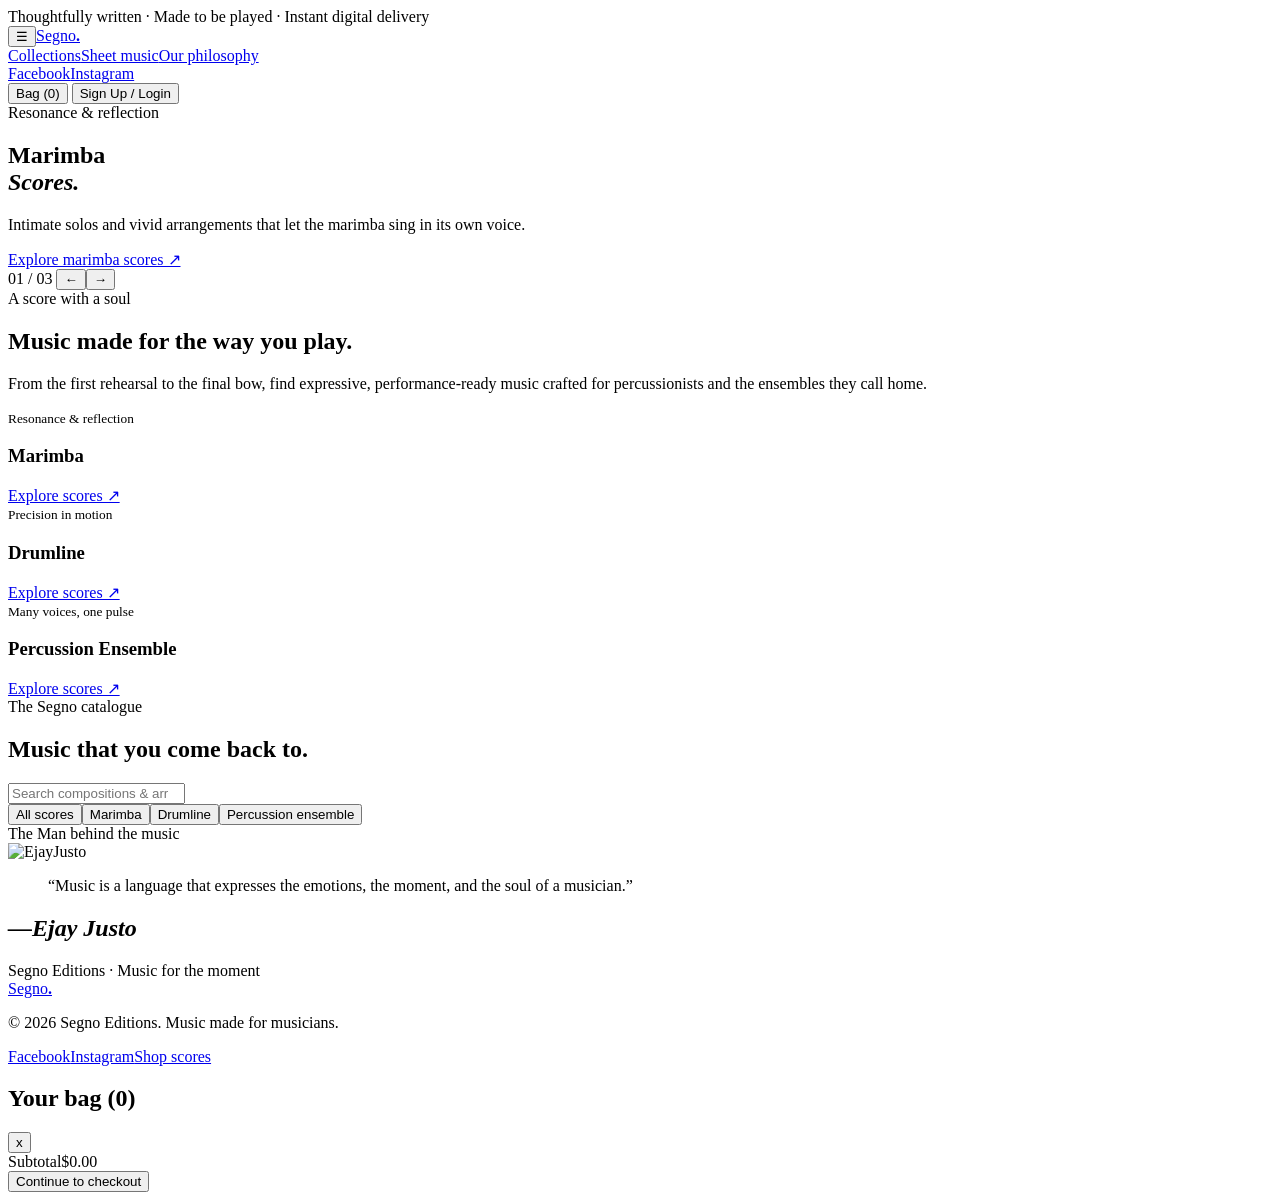
==== index.html @ 2de77015 "Add files via upload" ====
<!doctype html>
<html lang="en">
  <head>
    <meta charset="UTF-8" />
    <meta name="viewport" content="width=device-width, initial-scale=1" />
    <meta name="theme-color" content="#171815" />
    <title>Segno — Music for the moment</title>
    <link rel="stylesheet" href="CSS/style.css" />
    <script src="JavaScript/LoginSignup.js" defer></script>
    <script src="JavaScript/index.js" defer></script>
    <script src="React/LoggedIn.js" defer></script>
    <script src="React/Signedup.js" defer></script>
  </head>
  <body>
    <div class="announcement">
      Thoughtfully written · Made to be played · Instant digital delivery
    </div>
    <header>
      <button class="menu" id="menu" aria-label="Toggle navigation">☰</button
      ><a class="logo" href="#home">Segno<b>.</b></a>
      <nav class="nav" id="nav">
        <a href="#collections">Collections</a><a href="#shop">Sheet music</a
        ><a href="#about">Our philosophy</a>
      </nav>
      <div class="right">
        <div class="social">
          <a href="https://www.facebook.com/Mobshaker.1" target="_blank" rel="noopener"
            >Facebook</a
          ><a href="https://www.instagram.com/mobshaker/?hl=en" target="_blank" rel="noopener"
            >Instagram</a
          >
        </div>
        <button class="cart-open" id="openCart">
          Bag <span class="count" id="count">(0)</span>
        </button>
        <button class="SignUpLogin" id="SignUpLogin" onclick="window.location.href='LoginSignup.html'">
          Sign Up / Login
        </button>
      </div>
    </header>
    <main>
      <section class="hero" id="home">
        <div class="hero-content">
          <div class="eyebrow" id="eyebrow">Resonance & reflection</div>
          <h1 id="title">Marimba<br /><em>Scores.</em></h1>
          <p id="description">
            Intimate solos and vivid arrangements that let the marimba sing in
            its own voice.
          </p>
          <a class="gold-button" id="heroLink" href="#marimba"
            >Explore marimba scores ↗</a
          >
        </div>
        <div class="controls">
          <span id="slideNumber">01</span> / 03
          <button id="prev" aria-label="Previous slide">←</button
          ><button id="next" aria-label="Next slide">→</button>
        </div>
      </section>
      <section class="intro" id="about">
        <div class="eyebrow">A score with a soul</div>
        <h2>Music made for the way you play.</h2>
        <p>
          From the first rehearsal to the final bow, find expressive,
          performance-ready music crafted for percussionists and the ensembles
          they call home.
        </p>
      </section>
      <section class="collections" id="collections">
        <article class="collection">
          <div class="collection-content">
            <small>Resonance & reflection</small>
            <h3>Marimba</h3>
            <a href="#marimba">Explore scores ↗</a>
          </div>
        </article>
        <article class="collection">
          <div class="collection-content">
            <small>Precision in motion</small>
            <h3>Drumline</h3>
            <a href="#drumline">Explore scores ↗</a>
          </div>
        </article>
        <article class="collection">
          <div class="collection-content">
            <small>Many voices, one pulse</small>
            <h3>Percussion Ensemble</h3>
            <a href="#ensemble">Explore scores ↗</a>
          </div>
        </article>
      </section>
      <section class="shop" id="shop">
        <div class="shop-head">
          <div>
            <div class="eyebrow">The Segno catalogue</div>
            <h2 id="shopTitle">Music that you come back to.</h2>
          </div>
          <input
            class="search"
            id="search"
            type="search"
            placeholder="Search compositions & arrangements"
            aria-label="Search scores"
          />
        </div>
        <div class="filters">
          <button class="filter active" data-filter="all">All scores</button
          ><button class="filter" data-filter="Marimba">Marimba</button
          ><button class="filter" data-filter="Drumline">Drumline</button
          ><button class="filter" data-filter="Percussion Ensemble">
            Percussion ensemble
          </button>
        </div>
        <div class="products" id="products"></div>
      </section>
      <section class="quote">
        <div class="eyebrow">The Man behind the music</div>
        <div class="quote-image">
          <image src="Images/Gemini_Generated_Image_k4zdtqk4zdtqk4zd.jpg" alt="EjayJusto" />
        </div>
        <blockquote>
          “Music is a language that expresses the emotions, the moment, and the soul of a musician.”
        </blockquote>
        <h2><em>—Ejay Justo</em></h2>
        <div class="eyebrow">Segno Editions · Music for the moment</div>
      </section>
    </main>
    <footer>
      <a class="logo" href="#home">Segno<b>.</b></a>
      <p>© 2026 Segno Editions. Music made for musicians.</p>
      <div class="footer-links">
        <a href="https://www.facebook.com/Mobshaker.1" target="_blank" rel="noopener"
          >Facebook</a
        ><a href="https://www.instagram.com/mobshaker/?hl=en" target="_blank" rel="noopener"
          >Instagram</a
        ><a href="#shop">Shop scores</a>
      </div>
    </footer>
    <div class="overlay" id="overlay"></div>
    <aside class="drawer" id="drawer" aria-label="Shopping bag">
      <div class="drawer-head">
        <h2>Your bag <span class="count" id="drawerCount">(0)</span></h2>
        <button class="close" id="close" aria-label="Close cart">x</button>
      </div>
      <div class="items" id="items"></div>
      <div class="total">
        <span>Subtotal</span><span id="total">$0.00</span>
      </div>
      <button class="checkout" id="checkout">Continue to checkout</button>
    </aside>
    <div class="notice" id="notice" role="status"></div>
  </body>
</html>
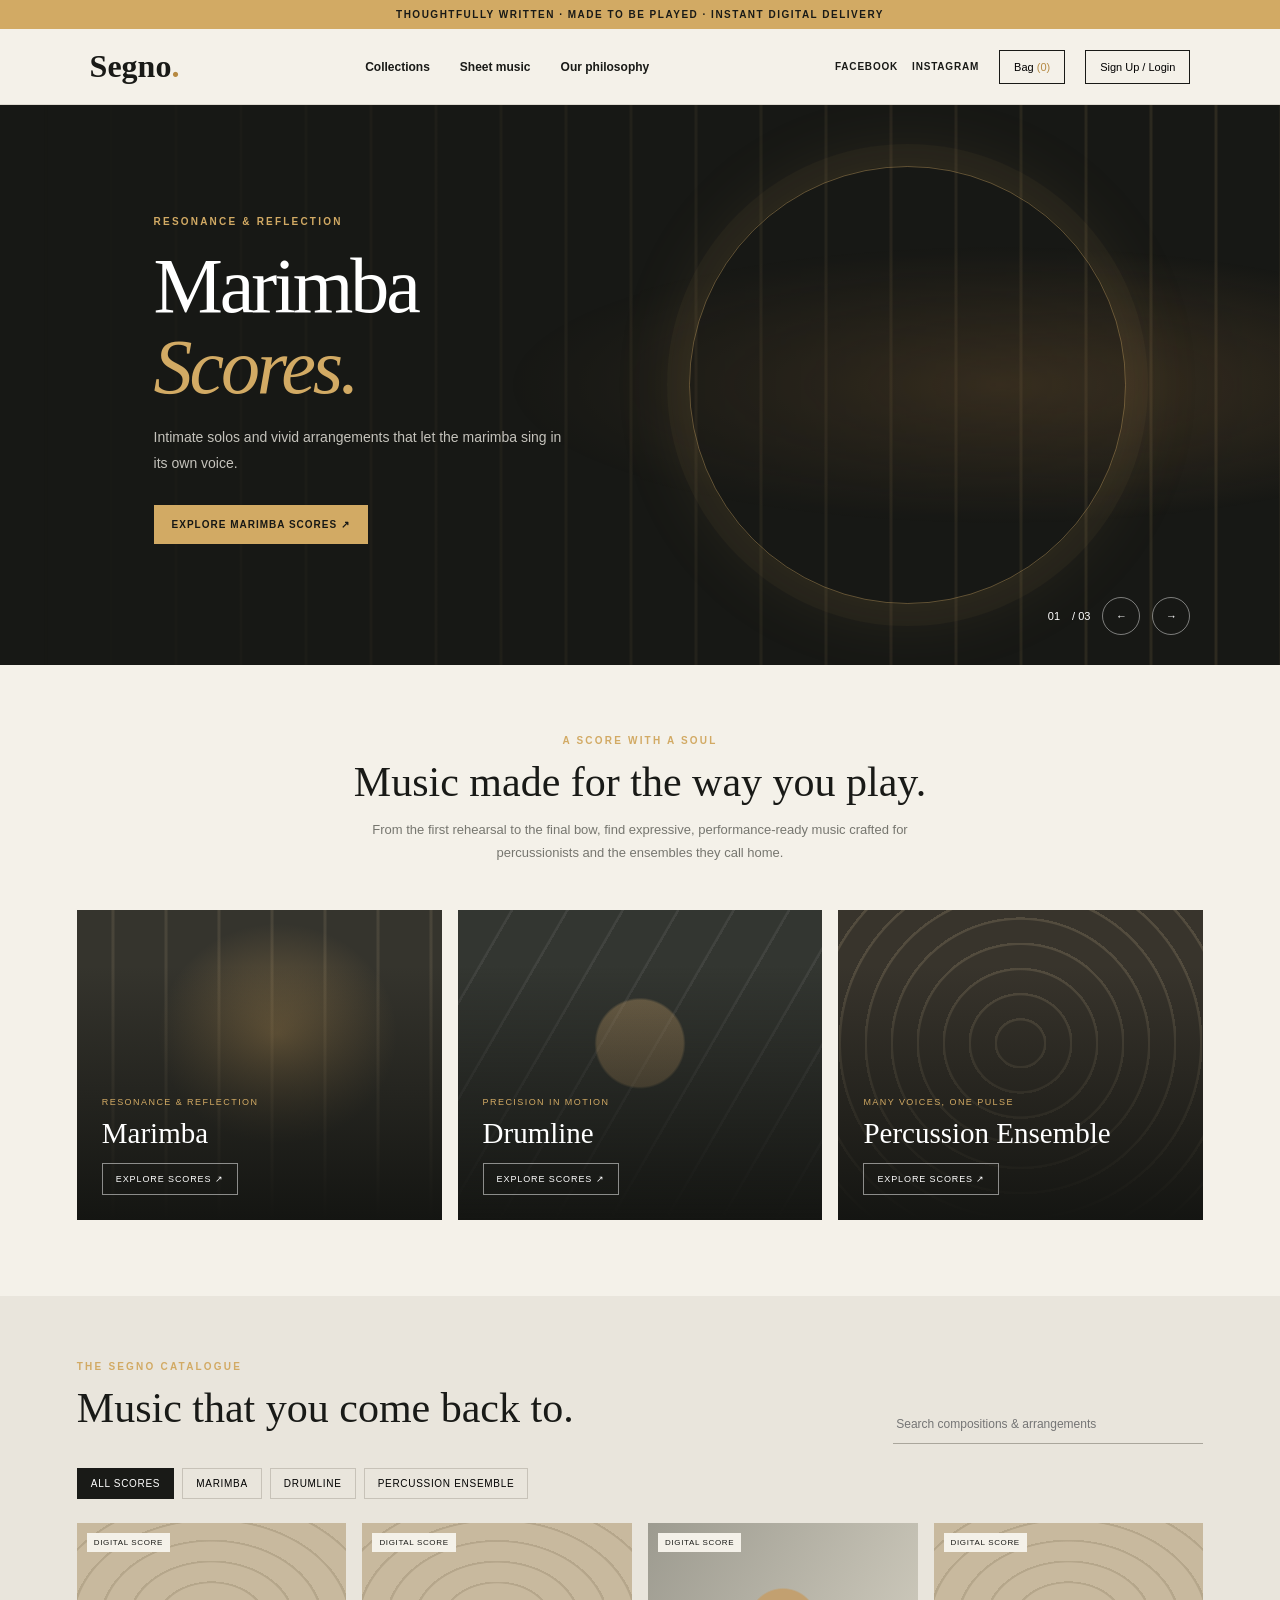
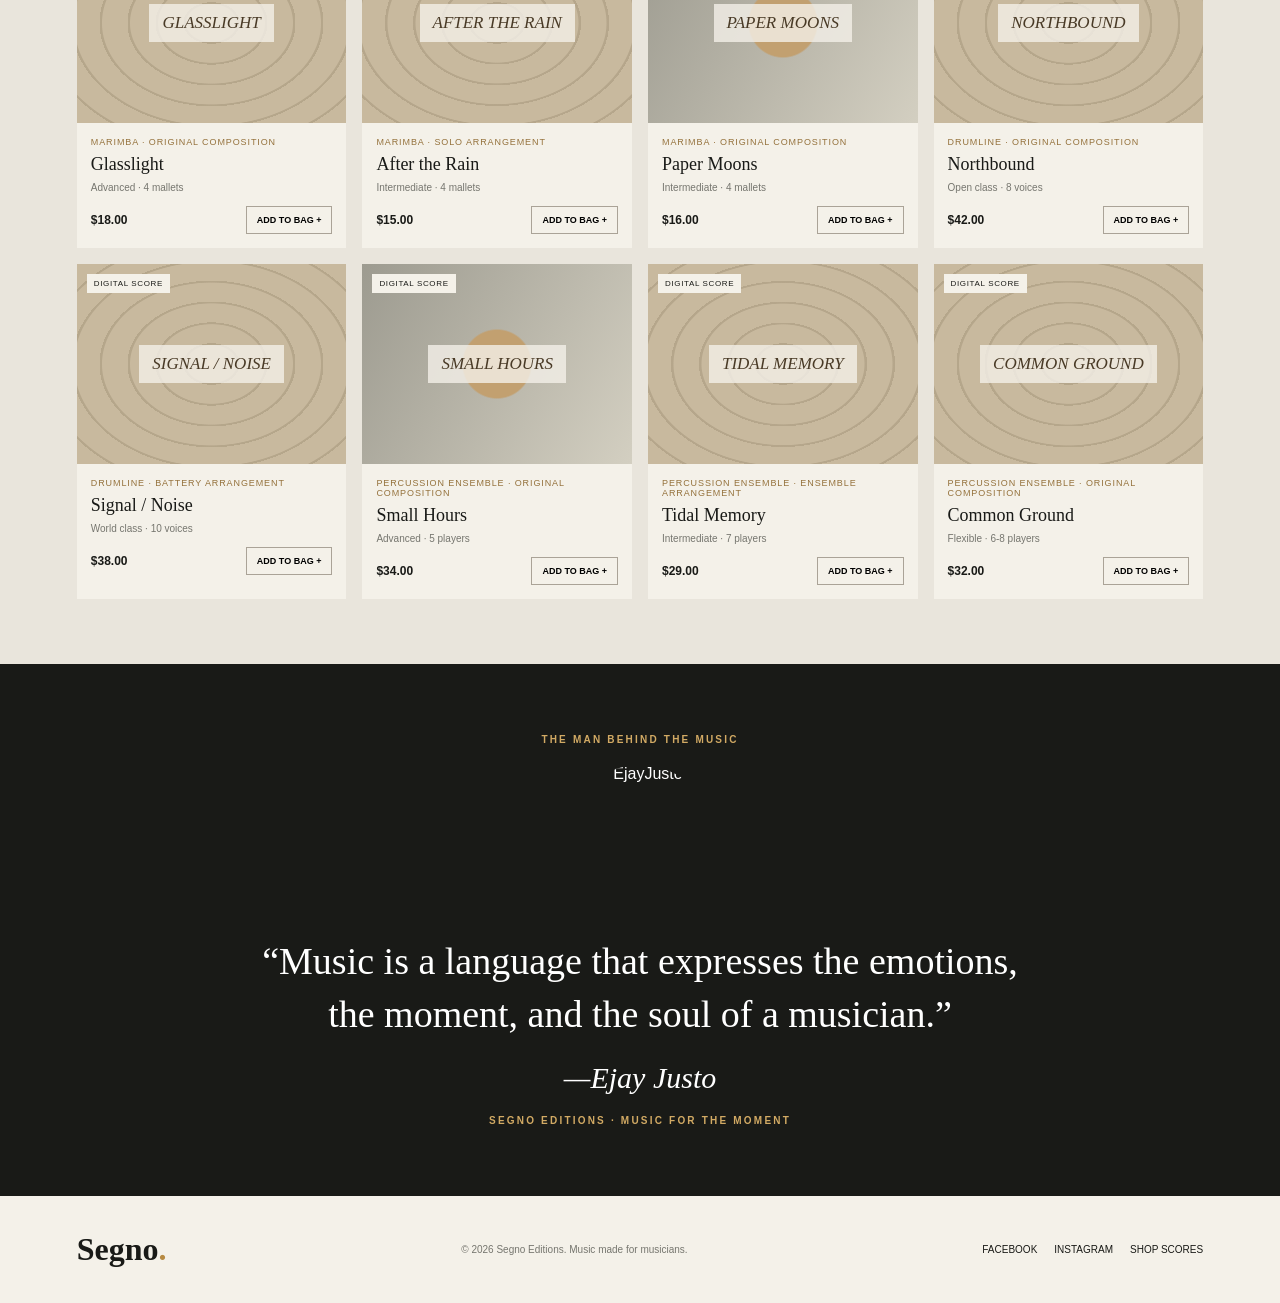
==== commit d202c5cf: "Update index.html" ====
--- a/index.html
+++ b/index.html
@@ -5,11 +5,11 @@
     <meta name="viewport" content="width=device-width, initial-scale=1" />
     <meta name="theme-color" content="#171815" />
     <title>Segno — Music for the moment</title>
-    <link rel="stylesheet" href="CSS/style.css" />
-    <script src="JavaScript/LoginSignup.js" defer></script>
-    <script src="JavaScript/index.js" defer></script>
-    <script src="React/LoggedIn.js" defer></script>
-    <script src="React/Signedup.js" defer></script>
+    <link rel="stylesheet" href="style.css" />
+    <script src="LoginSignup.js" defer></script>
+    <script src="index.js" defer></script>
+    <script src="LoggedIn.js" defer></script>
+    <script src="Signedup.js" defer></script>
   </head>
   <body>
     <div class="announcement">
--- a/style.css
+++ b/style.css
@@ -0,0 +1,672 @@
+@import url("https://fonts.googleapis.com/css2?family=DM+Sans:wght@400;500;600;700&family=Playfair+Display:wght@500;600;700&display=swap");
+:root {
+  --ink: #191a17;
+  --paper: #f4f1e9;
+  --gold: #d2aa64;
+  --muted: #76766f;
+  --serif: "Playfair Display", Georgia, serif;
+  --sans: "DM Sans", Arial, sans-serif;
+}
+* {
+  box-sizing: border-box;
+}
+html {
+  scroll-behavior: smooth;
+}
+body {
+  margin: 0;
+  background: var(--paper);
+  color: var(--ink);
+  font-family: var(--sans);
+}
+a {
+  color: inherit;
+  text-decoration: none;
+}
+button,
+input {
+  font: inherit;
+}
+.announcement {
+  text-align: center;
+  justify-content: center;
+  padding: 9px;
+  background: var(--gold);
+  font-size: 10px;
+  font-weight: 700;
+  letter-spacing: 0.15em;
+  text-transform: uppercase;
+}
+header {
+  height: 76px;
+  padding: 0 7%;
+  display: flex;
+  align-items: center;
+  justify-content: space-between;
+  border-bottom: 1px solid #ddd9d0;
+}
+.logo {
+  font: 600 32px var(--serif);
+}
+.logo b {
+  color: #b78a42;
+}
+.nav {
+  display: flex;
+  gap: 30px;
+  font-size: 12px;
+  font-weight: 600;
+}
+.nav a:hover,
+.social a:hover {
+  color: #a67e3d;
+}
+.right {
+  display: flex;
+  align-items: center;
+  gap: 20px;
+}
+.social {
+  display: flex;
+  gap: 14px;
+}
+.social a {
+  font-size: 10px;
+  font-weight: 700;
+  text-transform: uppercase;
+  letter-spacing: 0.08em;
+}
+.cart-open ,.SignUpLogin {
+  background: transparent;
+  border: 1px solid var(--ink);
+  padding: 10px 14px;
+  cursor: pointer;
+  font-size: 11px;
+}
+.count {
+  color: #b58a43;
+}
+.menu {
+  display: none;
+  background: none;
+  border: 0;
+  font-size: 22px;
+}
+.hero {
+  min-height: 560px;
+  background: #171815;
+  color: white;
+  position: relative;
+  display: flex;
+  align-items: center;
+  overflow: hidden;
+}
+.hero:before {
+  content: "";
+  position: absolute;
+  inset: 0;
+  background:
+    radial-gradient(ellipse at 78% 50%, #8e683b55, transparent 35%),
+    repeating-linear-gradient(
+      90deg,
+      transparent 0 44px,
+      #d1ae7120 45px 47px,
+      transparent 48px 65px
+    );
+  mask-image: linear-gradient(90deg, transparent, #000);
+}
+.hero:after {
+  content: "";
+  position: absolute;
+  right: 12%;
+  width: 34vw;
+  height: 34vw;
+  border: 1px solid #d2aa6466;
+  border-radius: 50%;
+  box-shadow:
+    0 0 0 22px #d2aa640a,
+    0 0 80px #d2aa6422;
+}
+.hero-content {
+  position: relative;
+  z-index: 1;
+  margin-left: 12%;
+  max-width: 570px;
+  padding: 70px 20px 80px 0;
+}
+.eyebrow {
+  color: var(--gold);
+  font-size: 10px;
+  font-weight: 700;
+  letter-spacing: 0.22em;
+  text-transform: uppercase;
+}
+.quote-image img {
+  display: block;
+  width: 150px;
+  height: 150px;
+  margin: 20px auto;
+  border-radius: 50%;
+  object-fit: cover;
+}
+.hero h1 {
+  font: 500 clamp(48px, 7vw, 78px)/1.04 var(--serif);
+  letter-spacing: -0.04em;
+  margin: 18px 0;
+}
+.hero h1 em {
+  color: var(--gold);
+  font-weight: 500;
+}
+.hero p {
+  max-width: 420px;
+  color: #c5c3bc;
+  font-size: 14px;
+  line-height: 1.8;
+}
+.gold-button {
+  display: inline-block;
+  background: var(--gold);
+  padding: 14px 18px;
+  margin-top: 15px;
+  color: #171815;
+  font-size: 10px;
+  font-weight: 700;
+  letter-spacing: 0.1em;
+  text-transform: uppercase;
+}
+.gold-button:hover {
+  background: #e3c07f;
+}
+.controls {
+  position: absolute;
+  z-index: 2;
+  right: 7%;
+  bottom: 30px;
+  display: flex;
+  align-items: center;
+  gap: 12px;
+  font-size: 11px;
+}
+.controls button {
+  width: 38px;
+  height: 38px;
+  border: 1px solid #ffffff70;
+  border-radius: 50%;
+  background: none;
+  color: white;
+  cursor: pointer;
+}
+.controls button:hover {
+  background: var(--gold);
+  color: var(--ink);
+}
+.intro {
+  text-align: center;
+  padding: 70px 8% 45px;
+}
+.intro h2,
+.shop h2 {
+  font: 500 clamp(30px, 4vw, 42px) var(--serif);
+  margin: 12px 0;
+}
+.intro p {
+  max-width: 550px;
+  margin: auto;
+  color: var(--muted);
+  font-size: 13px;
+  line-height: 1.8;
+}
+.collections {
+  padding: 0 6% 76px;
+  display: grid;
+  grid-template-columns: repeat(3, 1fr);
+  gap: 16px;
+}
+.collection {
+  height: 310px;
+  padding: 25px;
+  display: flex;
+  align-items: flex-end;
+  color: white;
+  position: relative;
+  overflow: hidden;
+  background: #35342d;
+}
+.collection:before {
+  content: "";
+  position: absolute;
+  inset: 0;
+  background:
+    linear-gradient(0deg, #141512 0%, transparent 82%),
+    radial-gradient(ellipse at 55% 40%, #d1a45d66, transparent 42%),
+    repeating-linear-gradient(
+      90deg,
+      transparent 0 34px,
+      #e6ca9c1c 35px 37px,
+      transparent 38px 53px
+    );
+  transition: transform 0.5s;
+}
+.collection:hover:before {
+  transform: scale(1.04);
+}
+.collection:nth-child(2):before {
+  background:
+    linear-gradient(0deg, #141512, transparent 82%),
+    radial-gradient(circle at 50% 43%, #c9a46d66 0 17%, transparent 18%),
+    repeating-linear-gradient(120deg, transparent 0 45px, #fff1 46px 48px),
+    #333631;
+}
+.collection:nth-child(3):before {
+  background:
+    linear-gradient(0deg, #141512, transparent 82%),
+    repeating-radial-gradient(
+      ellipse at 50% 43%,
+      transparent 0 23px,
+      #dfc89c29 24px 26px
+    ),
+    #38342c;
+}
+.collection-content {
+  position: relative;
+}
+.collection small {
+  font-size: 9px;
+  letter-spacing: 0.16em;
+  text-transform: uppercase;
+  color: var(--gold);
+}
+.collection h3 {
+  font: 500 29px var(--serif);
+  margin: 8px 0 13px;
+}
+.collection a {
+  display: inline-block;
+  border: 1px solid #ffffff80;
+  padding: 10px 13px;
+  font-size: 9px;
+  letter-spacing: 0.1em;
+  text-transform: uppercase;
+}
+.collection a:hover {
+  background: var(--gold);
+  color: var(--ink);
+  border-color: var(--gold);
+}
+.shop {
+  padding: 65px 6%;
+  background: #e9e5dc;
+  scroll-margin-top: 20px;
+}
+.shop-head {
+  display: flex;
+  justify-content: space-between;
+  align-items: end;
+  gap: 25px;
+  margin-bottom: 24px;
+}
+.search {
+  width: min(310px, 100%);
+  padding: 12px 3px;
+  border: 0;
+  border-bottom: 1px solid #aaa69c;
+  background: none;
+  outline: none;
+  font-size: 12px;
+}
+.filters {
+  display: flex;
+  gap: 8px;
+  flex-wrap: wrap;
+  margin-bottom: 24px;
+}
+.filter {
+  padding: 9px 13px;
+  background: none;
+  border: 1px solid #c7c2b8;
+  font-size: 10px;
+  text-transform: uppercase;
+  letter-spacing: 0.07em;
+  cursor: pointer;
+}
+.filter.active,
+.filter:hover {
+  background: var(--ink);
+  color: white;
+  border-color: var(--ink);
+}
+.products {
+  display: grid;
+  grid-template-columns: repeat(4, 1fr);
+  gap: 16px;
+}
+.card {
+  background: var(--paper);
+}
+.art {
+  height: 200px;
+  background:
+    radial-gradient(circle, #dbc59e 0 2%, transparent 3%),
+    repeating-radial-gradient(
+      ellipse at 50% 50%,
+      transparent 0 25px,
+      #59492e2b 26px 28px
+    ),
+    #c8b99e;
+  display: grid;
+  place-items: center;
+  position: relative;
+}
+.card:nth-child(3n) .art {
+  background:
+    radial-gradient(circle at 50%, #c2a070 0 20%, transparent 21%),
+    linear-gradient(120deg, #9d9b90, #d3cfc1);
+}
+.art span {
+  background: #f4f1e9cc;
+  padding: 9px 13px;
+  font: italic 17px var(--serif);
+  color: #493a26;
+}
+.art label {
+  position: absolute;
+  left: 10px;
+  top: 10px;
+  background: var(--paper);
+  padding: 5px 7px;
+  font-size: 8px;
+  text-transform: uppercase;
+  letter-spacing: 0.08em;
+}
+.info {
+  padding: 14px;
+}
+.type {
+  font-size: 9px;
+  color: #94713b;
+  text-transform: uppercase;
+  letter-spacing: 0.1em;
+}
+.info h3 {
+  font: 500 18px var(--serif);
+  margin: 7px 0;
+}
+.details {
+  color: var(--muted);
+  font-size: 10px;
+}
+.purchase {
+  display: flex;
+  justify-content: space-between;
+  align-items: center;
+  margin-top: 13px;
+  font-size: 12px;
+  font-weight: 700;
+}
+.add {
+  padding: 8px 10px;
+  background: none;
+  border: 1px solid #aaa397;
+  font-size: 9px;
+  text-transform: uppercase;
+  cursor: pointer;
+}
+.add:hover {
+  background: var(--ink);
+  color: white;
+}
+.empty {
+  grid-column: 1/-1;
+  text-align: center;
+  padding: 35px;
+  color: var(--muted);
+}
+.quote {
+  background: #191a17;
+  color: white;
+  text-align: center;
+  padding: 70px 8%;
+}
+.quote blockquote {
+  max-width: 760px;
+  margin: 18px auto;
+  font: 500 clamp(25px, 4vw, 38px)/1.4 var(--serif);
+}
+.quote h2 {
+  font: 500 clamp(20px, 3vw, 30px) var(--serif);
+  margin: 20px 0;
+}
+footer {
+  padding: 35px 6%;
+  display: flex;
+  justify-content: space-between;
+  align-items: center;
+  gap: 18px;
+}
+footer p {
+  font-size: 10px;
+  color: var(--muted);
+}
+.footer-links {
+  display: flex;
+  gap: 17px;
+  font-size: 10px;
+  text-transform: uppercase;
+  transition: transform ease 1s;
+}
+.footer-links a:hover {
+  color: var(--gold);
+  transform: scale(1.2);
+}
+.overlay {
+  position: fixed;
+  inset: 0;
+  background: #0007;
+  z-index: 5;
+  opacity: 0;
+  visibility: hidden;
+  transition: 0.25s;
+}
+.overlay.open {
+  opacity: 1;
+  visibility: visible;
+}
+.drawer {
+  position: fixed;
+  z-index: 6;
+  right: 0;
+  top: 0;
+  width: min(410px, 100%);
+  height: 100vh;
+  background: var(--paper);
+  padding: 25px;
+  transform: translateX(100%);
+  transition: 0.3s;
+  display: flex;
+  flex-direction: column;
+}
+.drawer.open {
+  transform: translateX(0);
+}
+.drawer-head {
+  display: flex;
+  justify-content: space-between;
+  border-bottom: 1px solid #ddd9d0;
+  padding-bottom: 16px;
+}
+.drawer-head h2 {
+  font: 500 25px var(--serif);
+  margin: 0;
+}
+.close {
+  border: 0;
+  background: none;
+  font-size: 25px;
+  cursor: pointer;
+}
+.items {
+  overflow: auto;
+  flex: 1;
+}
+.item {
+  display: flex;
+  justify-content: space-between;
+  padding: 17px 0;
+  border-bottom: 1px solid #ddd9d0;
+  font-size: 12px;
+}
+.item small {
+  display: block;
+  color: var(--muted);
+  margin-top: 5px;
+}
+.remove {
+  border: 0;
+  background: none;
+  color: #94713b;
+  cursor: pointer;
+  font-size: 10px;
+}
+.total {
+  border-top: 1px solid #ddd9d0;
+  padding: 16px 0;
+  display: flex;
+  justify-content: space-between;
+  font-weight: 700;
+  font-size: 13px;
+}
+.checkout {
+  width: 100%;
+  padding: 14px;
+  background: var(--ink);
+  color: white;
+  border: 0;
+  text-transform: uppercase;
+  letter-spacing: 0.1em;
+  font-size: 10px;
+  cursor: pointer;
+}
+.notice {
+  position: fixed;
+  z-index: 8;
+  bottom: 20px;
+  left: 50%;
+  transform: translate(-50%, 20px);
+  opacity: 0;
+  background: var(--ink);
+  color: white;
+  padding: 12px 18px;
+  font-size: 11px;
+  transition: 0.2s;
+  pointer-events: none;
+}
+.notice.show {
+  opacity: 1;
+  transform: translate(-50%, 0);
+}
+@media (max-width: 850px) {
+  .products {
+    grid-template-columns: repeat(2, 1fr);
+  }
+  .nav {
+    gap: 16px;
+  }
+  .social {
+    display: none;
+  }
+  .hero-content {
+    margin-left: 8%;
+  }
+}
+@media (max-width: 620px) {
+  header {
+    height: 66px;
+    padding: 0 5%;
+  }
+  .menu {
+    display: block;
+  }
+  .nav {
+    display: none;
+    position: absolute;
+    z-index: 4;
+    top: 98px;
+    left: 0;
+    right: 0;
+    padding: 20px 7%;
+    background: var(--paper);
+    flex-direction: column;
+  }
+  .nav.open {
+    display: flex;
+  }
+  .logo {
+    font-size: 27px;
+  }
+  .right {
+    gap: 8px;
+  }
+  .cart-open {
+    padding: 9px;
+  }
+  .hero {
+    min-height: 510px;
+  }
+  .hero-content {
+    margin-left: 7%;
+    padding-right: 5%;
+  }
+  .hero h1 {
+    font-size: 54px;
+  }
+  .hero:after {
+    right: -20%;
+    width: 75vw;
+    height: 75vw;
+    opacity: 0.55;
+  }
+  .intro {
+    padding: 55px 7% 35px;
+  }
+  .collections {
+    grid-template-columns: 1fr;
+    padding: 0 6% 55px;
+  }
+  .collection {
+    height: 245px;
+  }
+  .shop {
+    padding: 50px 6%;
+  }
+  .shop-head {
+    align-items: flex-start;
+    flex-direction: column;
+  }
+  .search {
+    width: 100%;
+  }
+  .products {
+    gap: 10px;
+  }
+  .art {
+    height: 155px;
+  }
+  .info {
+    padding: 11px;
+  }
+  .info h3 {
+    font-size: 16px;
+  }
+  .add {
+    font-size: 8px;
+    padding: 7px;
+  }
+  footer {
+    flex-wrap: wrap;
+  }
+  footer p {
+    order: 3;
+    width: 100%;
+  }
+}
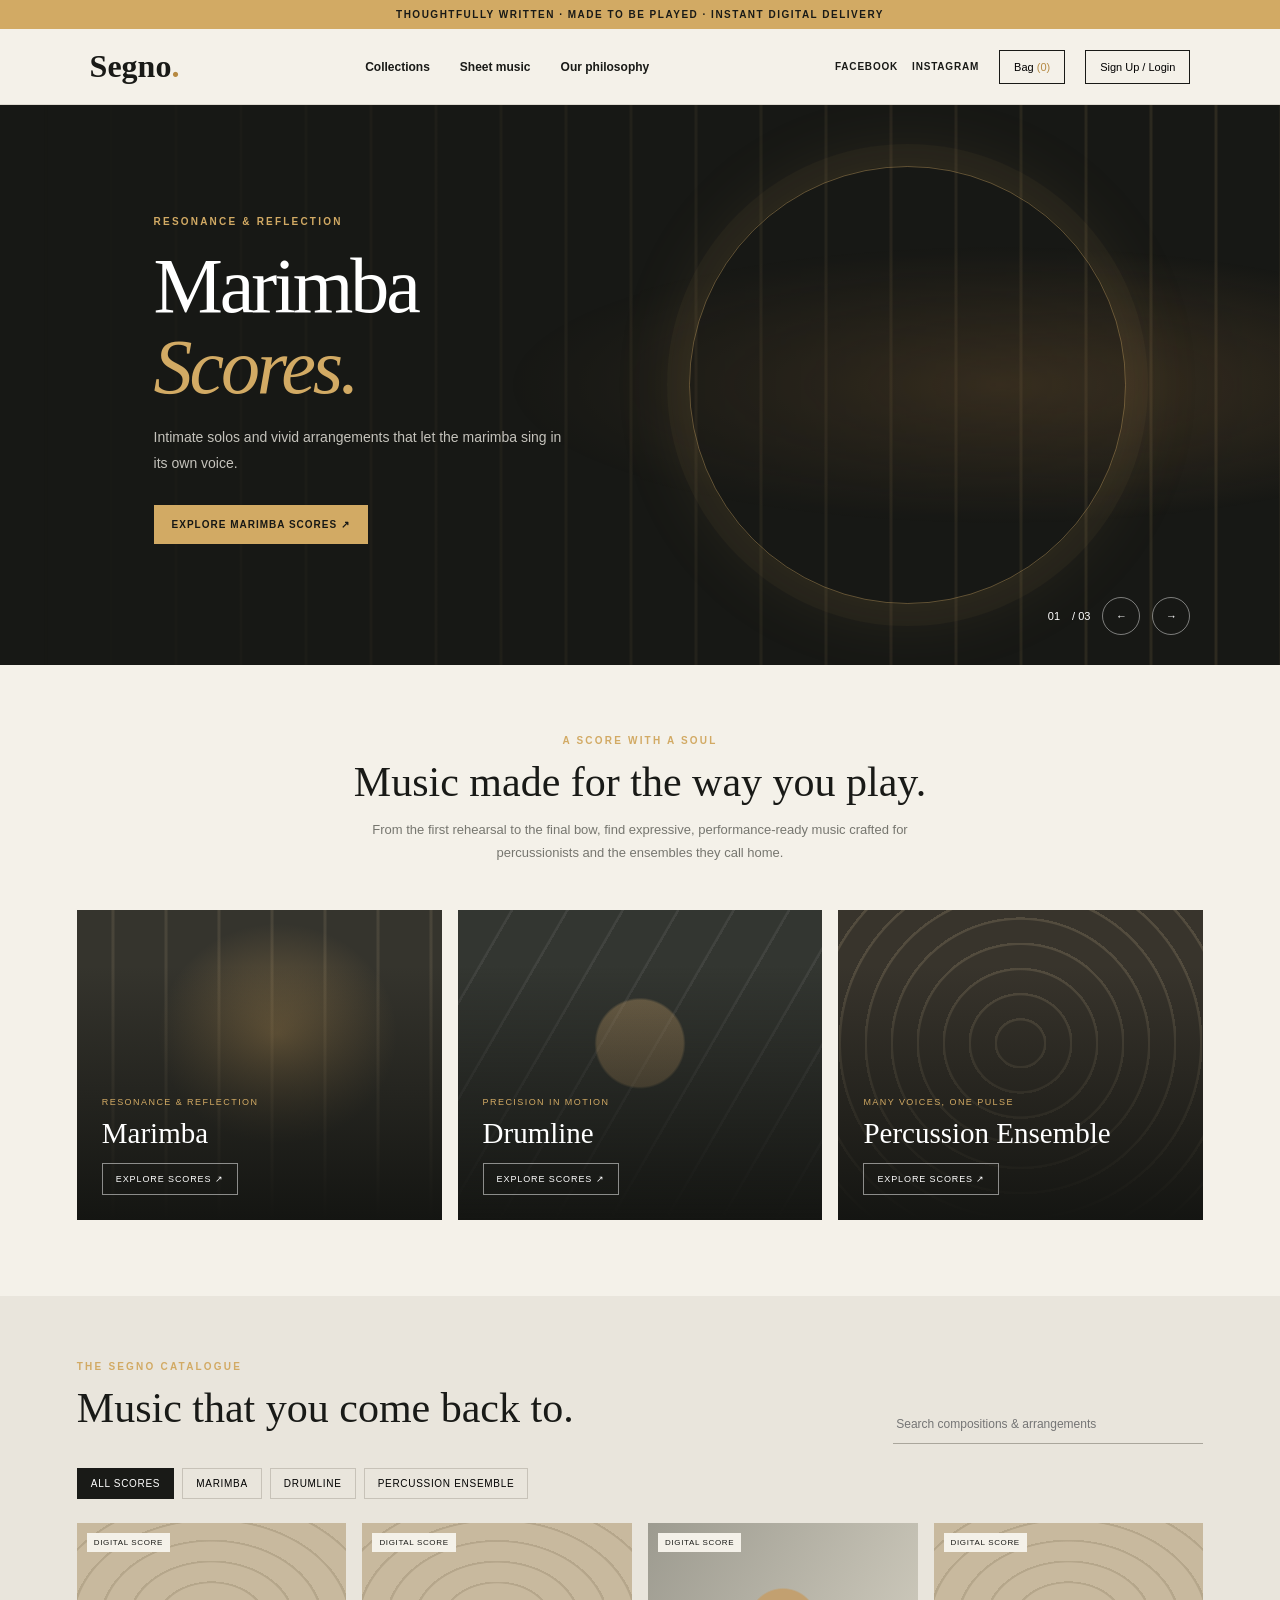
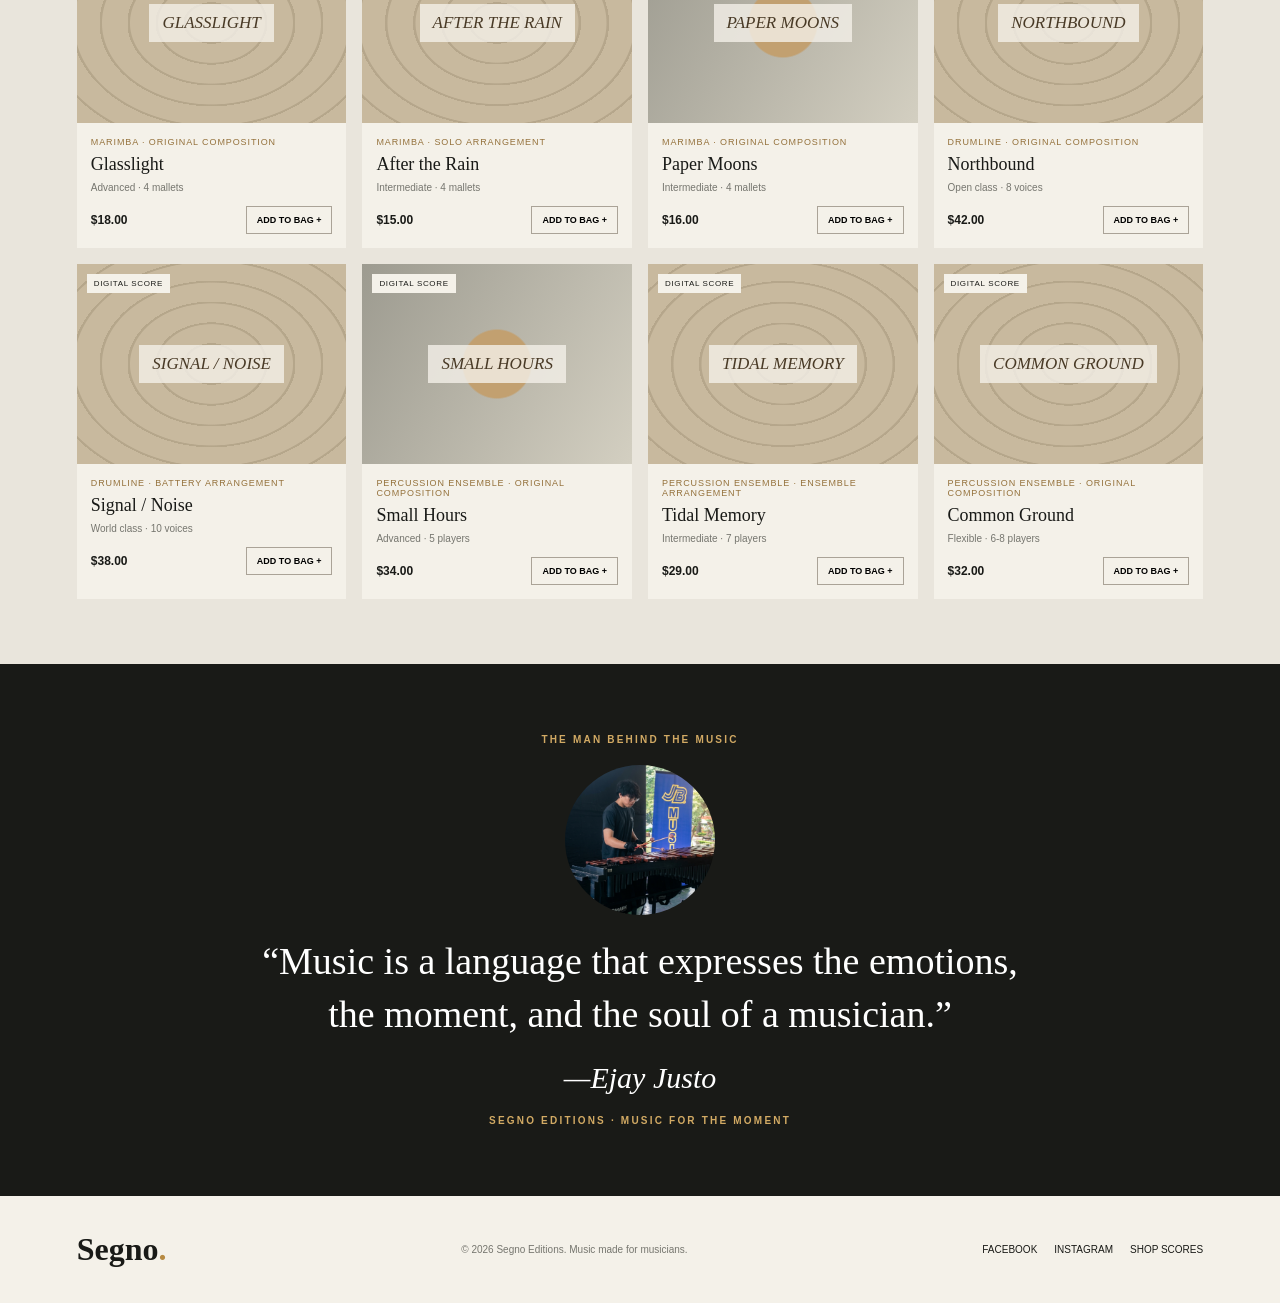
==== commit 64921af0: "Update index.html" ====
--- a/index.html
+++ b/index.html
@@ -116,7 +116,7 @@
       <section class="quote">
         <div class="eyebrow">The Man behind the music</div>
         <div class="quote-image">
-          <image src="Images/Gemini_Generated_Image_k4zdtqk4zdtqk4zd.jpg" alt="EjayJusto" />
+          <image src="Gemini_Generated_Image_k4zdtqk4zdtqk4zd.jpg" alt="EjayJusto" />
         </div>
         <blockquote>
           “Music is a language that expresses the emotions, the moment, and the soul of a musician.”
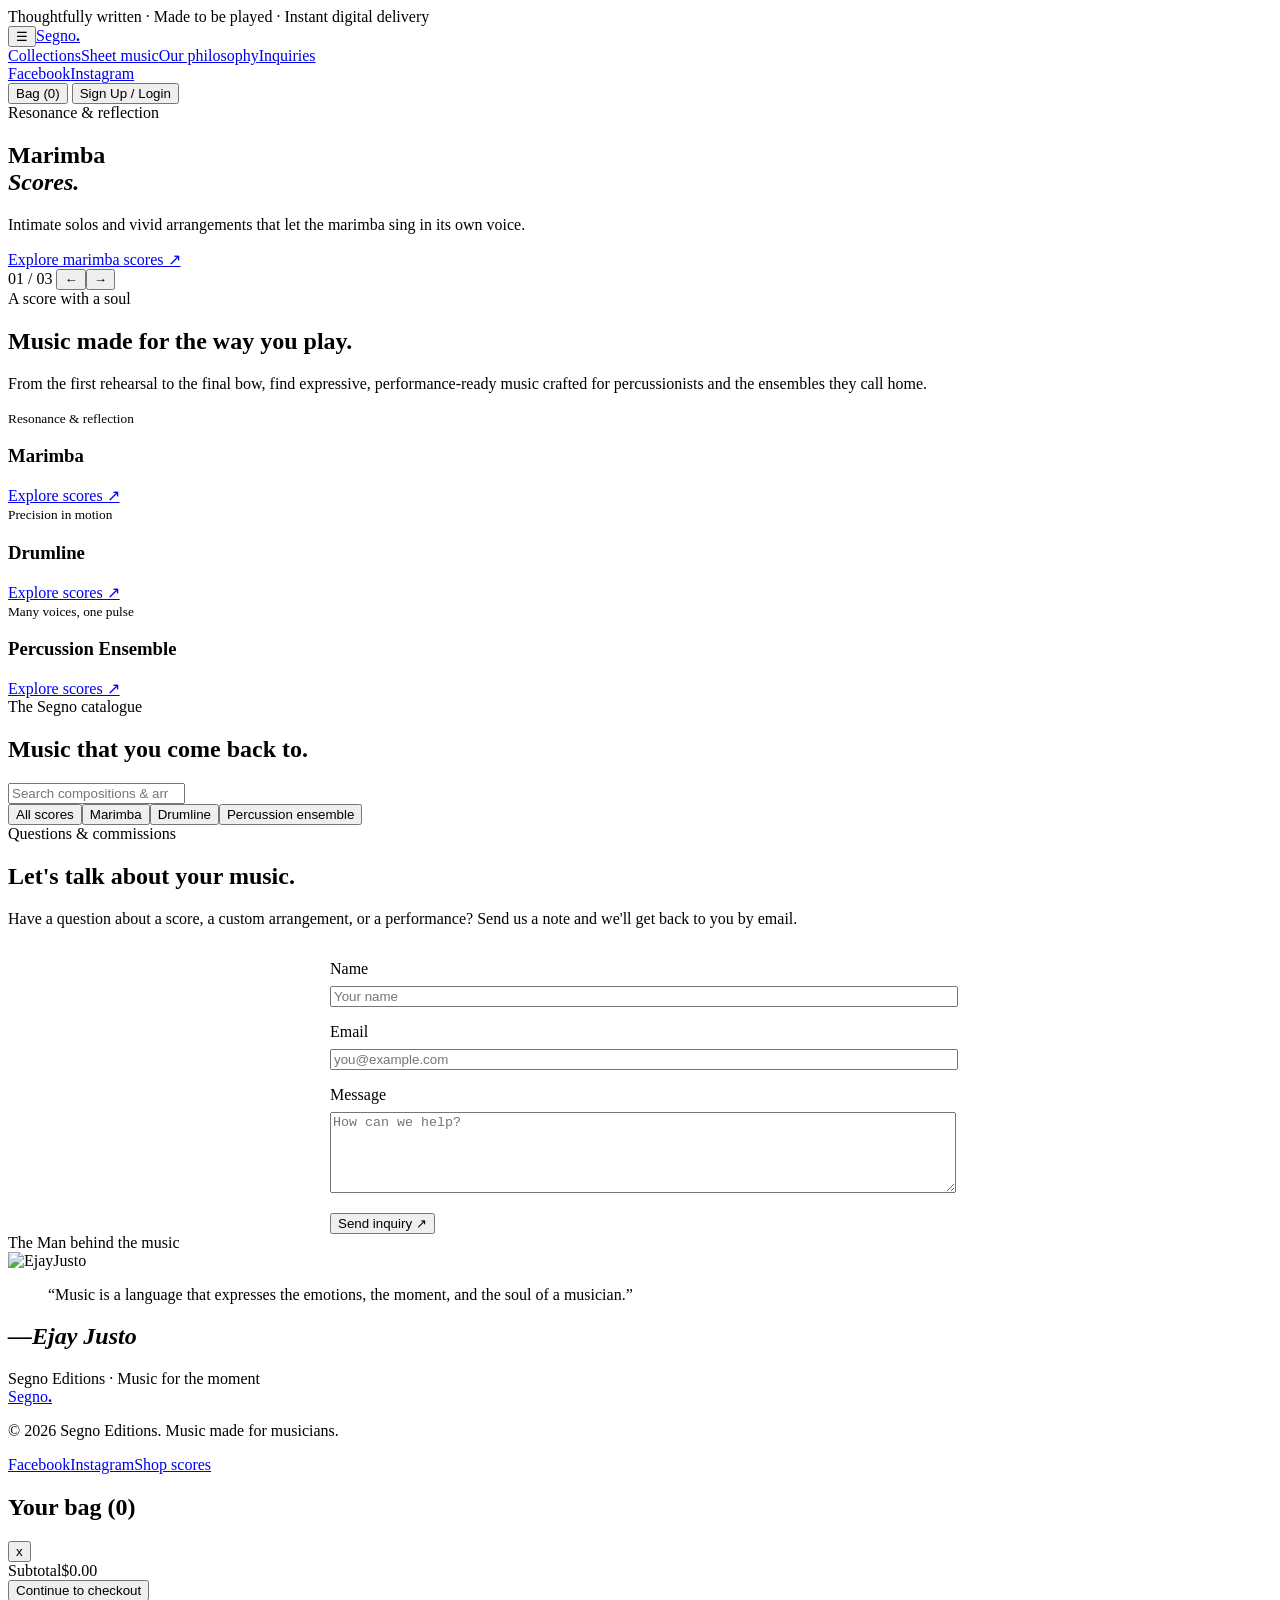
==== commit 85ea365e: "Modify index.html for updated content and structure Updated the title and script paths in index.html" ====
--- a/index.html
+++ b/index.html
@@ -5,11 +5,11 @@
     <meta name="viewport" content="width=device-width, initial-scale=1" />
     <meta name="theme-color" content="#171815" />
     <title>Segno — Music for the moment</title>
-    <link rel="stylesheet" href="style.css" />
-    <script src="LoginSignup.js" defer></script>
-    <script src="index.js" defer></script>
-    <script src="LoggedIn.js" defer></script>
-    <script src="Signedup.js" defer></script>
+    <link rel="stylesheet" href="CSS/style.css" />
+    <script src="JavaScript/LoginSignup.js" defer></script>
+    <script src="JavaScript/index.js" defer></script>
+    <script src="React/LoggedIn.js" defer></script>
+    <script src="React/Signedup.js" defer></script>
   </head>
   <body>
     <div class="announcement">
@@ -20,7 +20,7 @@
       ><a class="logo" href="#home">Segno<b>.</b></a>
       <nav class="nav" id="nav">
         <a href="#collections">Collections</a><a href="#shop">Sheet music</a
-        ><a href="#about">Our philosophy</a>
+        ><a href="#about">Our philosophy</a><a href="#inquiries">Inquiries</a>
       </nav>
       <div class="right">
         <div class="social">
@@ -113,10 +113,56 @@
         </div>
         <div class="products" id="products"></div>
       </section>
+      <section class="intro" id="inquiries">
+        <div class="eyebrow">Questions & commissions</div>
+        <h2>Let's talk about your music.</h2>
+        <p>
+          Have a question about a score, a custom arrangement, or a performance?
+          Send us a note and we'll get back to you by email.
+        </p>
+        <form
+          action="mailto:justo.ejay.silva1@gmail.com"
+          method="post"
+          enctype="text/plain"
+          style="max-width: 620px; margin: 2rem auto 0; text-align: left;"
+        >
+          <label for="inquiryName">Name</label>
+          <input
+            class="search"
+            id="inquiryName"
+            name="Name"
+            type="text"
+            placeholder="Your name"
+            required
+            style="display: block; width: 100%; margin: 0.5rem 0 1rem;"
+          />
+          <label for="inquiryEmail">Email</label>
+          <input
+            class="search"
+            id="inquiryEmail"
+            name="Email"
+            type="email"
+            placeholder="you@example.com"
+            required
+            style="display: block; width: 100%; margin: 0.5rem 0 1rem;"
+          />
+          <label for="inquiryMessage">Message</label>
+          <textarea
+            class="search"
+            id="inquiryMessage"
+            name="Message"
+            rows="5"
+            placeholder="How can we help?"
+            required
+            style="display: block; width: 100%; margin: 0.5rem 0 1.25rem; resize: vertical;"
+          ></textarea>
+          <button class="gold-button" type="submit">Send inquiry ↗</button>
+        </form>
+      </section>
       <section class="quote">
         <div class="eyebrow">The Man behind the music</div>
         <div class="quote-image">
-          <image src="Gemini_Generated_Image_k4zdtqk4zdtqk4zd.jpg" alt="EjayJusto" />
+          <image src="Images/Gemini_Generated_Image_k4zdtqk4zdtqk4zd.jpg" alt="EjayJusto" />
         </div>
         <blockquote>
           “Music is a language that expresses the emotions, the moment, and the soul of a musician.”
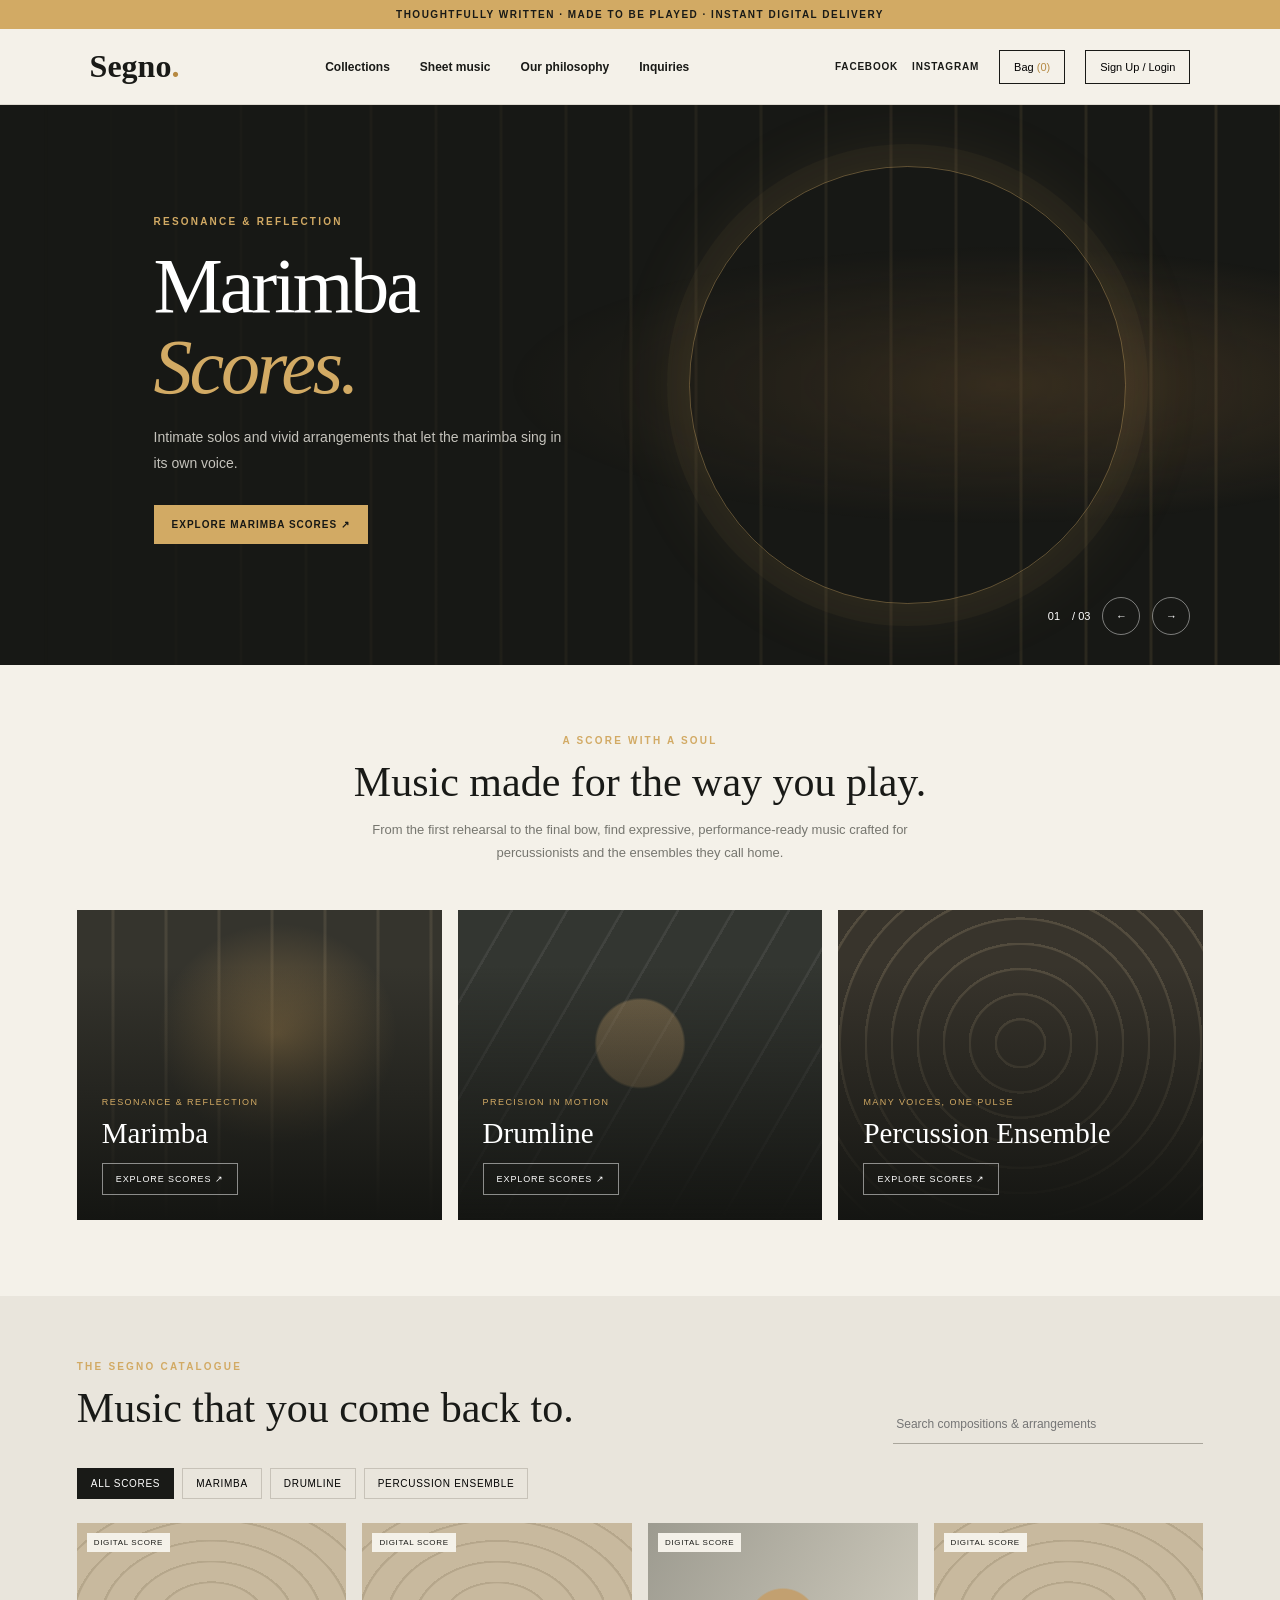
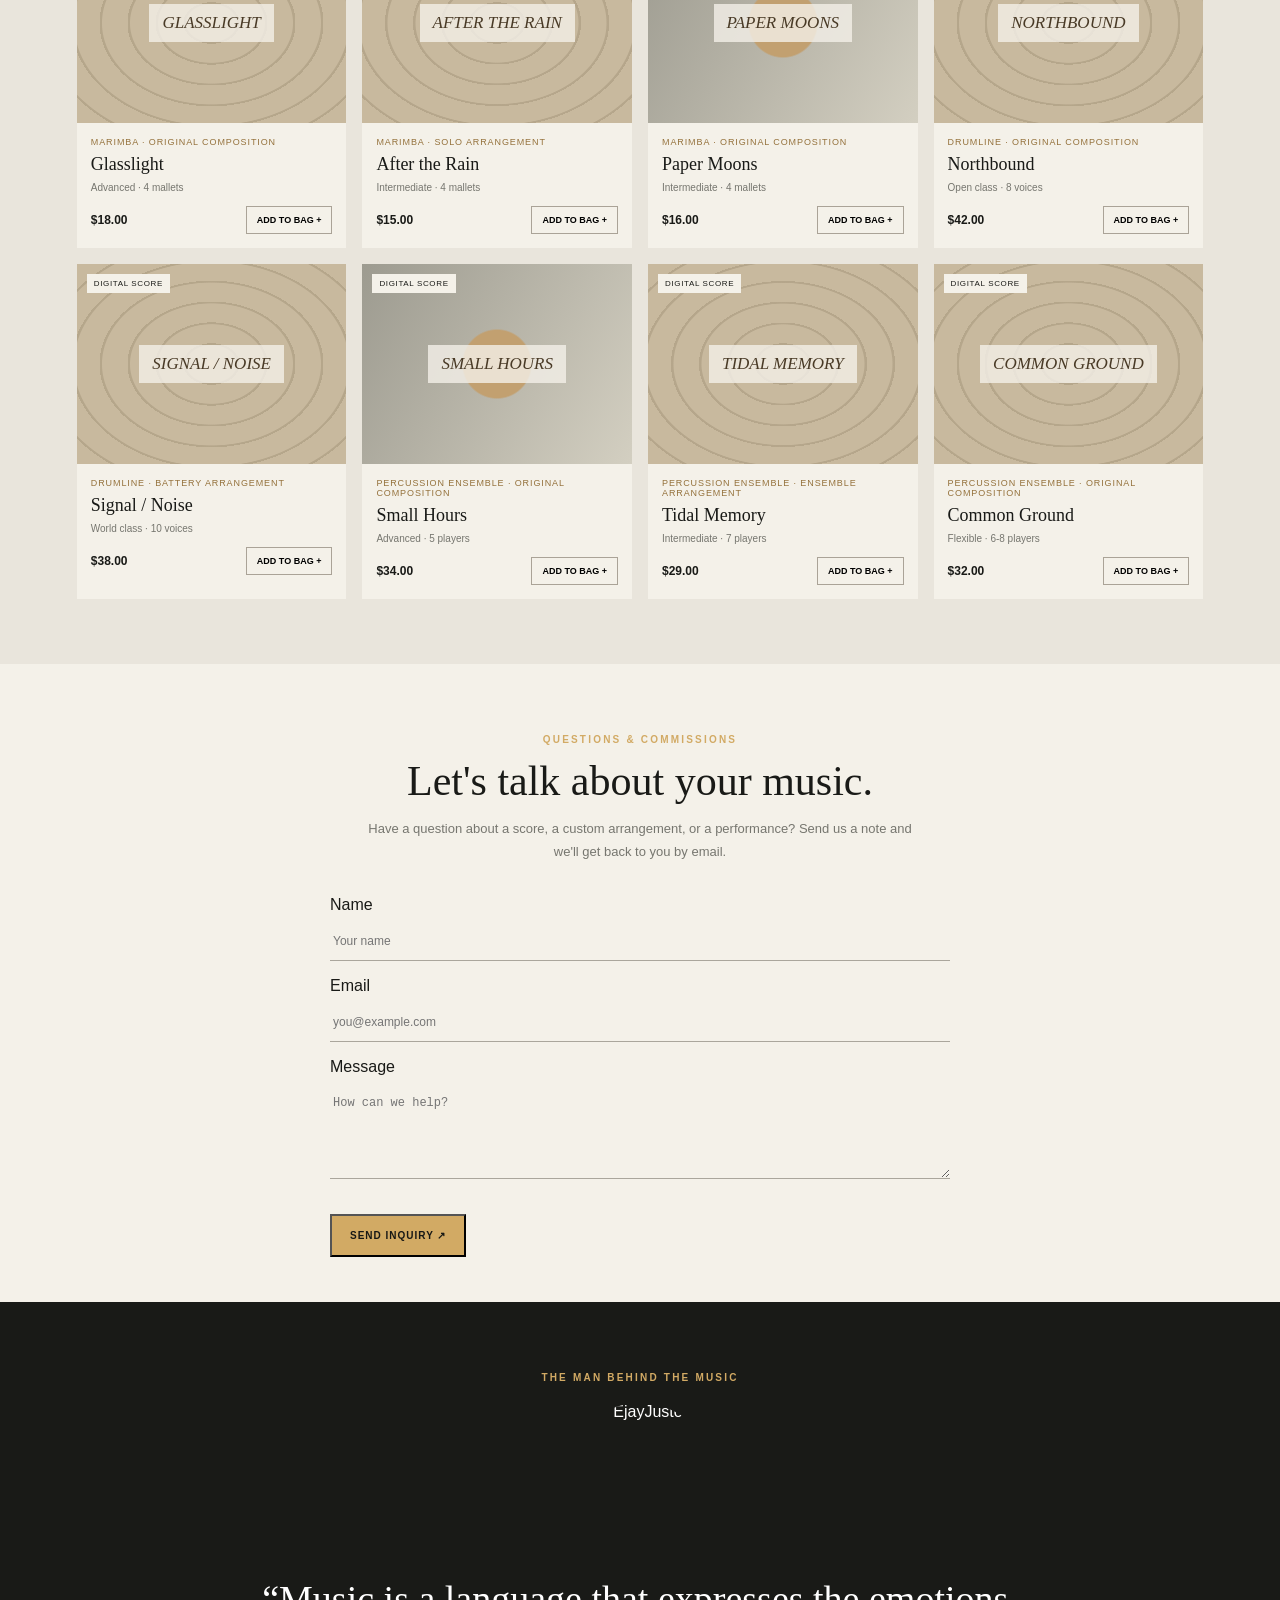
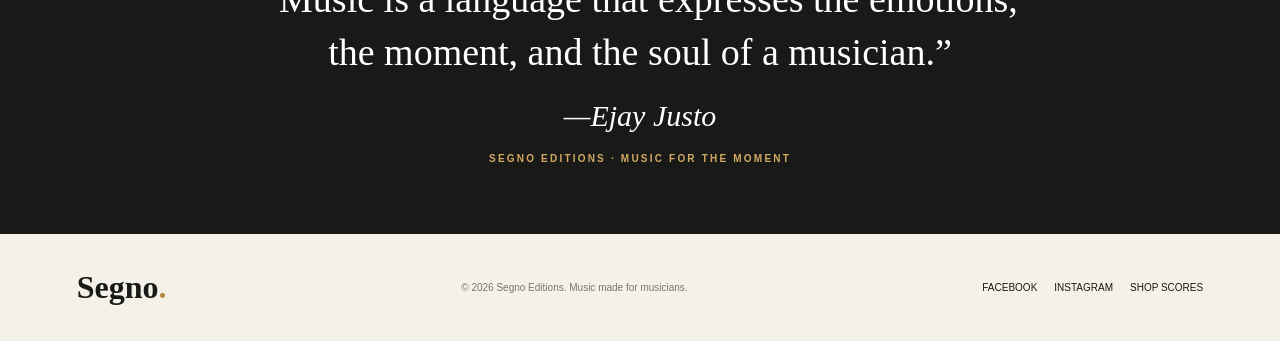
==== commit 548c9156: "Fix file paths for styles and scripts Updated file paths for stylesheets and scripts in index.html." ====
--- a/index.html
+++ b/index.html
@@ -5,11 +5,11 @@
     <meta name="viewport" content="width=device-width, initial-scale=1" />
     <meta name="theme-color" content="#171815" />
     <title>Segno — Music for the moment</title>
-    <link rel="stylesheet" href="CSS/style.css" />
-    <script src="JavaScript/LoginSignup.js" defer></script>
-    <script src="JavaScript/index.js" defer></script>
-    <script src="React/LoggedIn.js" defer></script>
-    <script src="React/Signedup.js" defer></script>
+    <link rel="stylesheet" href="style.css" />
+    <script src="LoginSignup.js" defer></script>
+    <script src="index.js" defer></script>
+    <script src="LoggedIn.js" defer></script>
+    <script src="Signedup.js" defer></script>
   </head>
   <body>
     <div class="announcement">
--- a/style.css
+++ b/style.css
@@ -0,0 +1,672 @@
+@import url("https://fonts.googleapis.com/css2?family=DM+Sans:wght@400;500;600;700&family=Playfair+Display:wght@500;600;700&display=swap");
+:root {
+  --ink: #191a17;
+  --paper: #f4f1e9;
+  --gold: #d2aa64;
+  --muted: #76766f;
+  --serif: "Playfair Display", Georgia, serif;
+  --sans: "DM Sans", Arial, sans-serif;
+}
+* {
+  box-sizing: border-box;
+}
+html {
+  scroll-behavior: smooth;
+}
+body {
+  margin: 0;
+  background: var(--paper);
+  color: var(--ink);
+  font-family: var(--sans);
+}
+a {
+  color: inherit;
+  text-decoration: none;
+}
+button,
+input {
+  font: inherit;
+}
+.announcement {
+  text-align: center;
+  justify-content: center;
+  padding: 9px;
+  background: var(--gold);
+  font-size: 10px;
+  font-weight: 700;
+  letter-spacing: 0.15em;
+  text-transform: uppercase;
+}
+header {
+  height: 76px;
+  padding: 0 7%;
+  display: flex;
+  align-items: center;
+  justify-content: space-between;
+  border-bottom: 1px solid #ddd9d0;
+}
+.logo {
+  font: 600 32px var(--serif);
+}
+.logo b {
+  color: #b78a42;
+}
+.nav {
+  display: flex;
+  gap: 30px;
+  font-size: 12px;
+  font-weight: 600;
+}
+.nav a:hover,
+.social a:hover {
+  color: #a67e3d;
+}
+.right {
+  display: flex;
+  align-items: center;
+  gap: 20px;
+}
+.social {
+  display: flex;
+  gap: 14px;
+}
+.social a {
+  font-size: 10px;
+  font-weight: 700;
+  text-transform: uppercase;
+  letter-spacing: 0.08em;
+}
+.cart-open ,.SignUpLogin {
+  background: transparent;
+  border: 1px solid var(--ink);
+  padding: 10px 14px;
+  cursor: pointer;
+  font-size: 11px;
+}
+.count {
+  color: #b58a43;
+}
+.menu {
+  display: none;
+  background: none;
+  border: 0;
+  font-size: 22px;
+}
+.hero {
+  min-height: 560px;
+  background: #171815;
+  color: white;
+  position: relative;
+  display: flex;
+  align-items: center;
+  overflow: hidden;
+}
+.hero:before {
+  content: "";
+  position: absolute;
+  inset: 0;
+  background:
+    radial-gradient(ellipse at 78% 50%, #8e683b55, transparent 35%),
+    repeating-linear-gradient(
+      90deg,
+      transparent 0 44px,
+      #d1ae7120 45px 47px,
+      transparent 48px 65px
+    );
+  mask-image: linear-gradient(90deg, transparent, #000);
+}
+.hero:after {
+  content: "";
+  position: absolute;
+  right: 12%;
+  width: 34vw;
+  height: 34vw;
+  border: 1px solid #d2aa6466;
+  border-radius: 50%;
+  box-shadow:
+    0 0 0 22px #d2aa640a,
+    0 0 80px #d2aa6422;
+}
+.hero-content {
+  position: relative;
+  z-index: 1;
+  margin-left: 12%;
+  max-width: 570px;
+  padding: 70px 20px 80px 0;
+}
+.eyebrow {
+  color: var(--gold);
+  font-size: 10px;
+  font-weight: 700;
+  letter-spacing: 0.22em;
+  text-transform: uppercase;
+}
+.quote-image img {
+  display: block;
+  width: 150px;
+  height: 150px;
+  margin: 20px auto;
+  border-radius: 50%;
+  object-fit: cover;
+}
+.hero h1 {
+  font: 500 clamp(48px, 7vw, 78px)/1.04 var(--serif);
+  letter-spacing: -0.04em;
+  margin: 18px 0;
+}
+.hero h1 em {
+  color: var(--gold);
+  font-weight: 500;
+}
+.hero p {
+  max-width: 420px;
+  color: #c5c3bc;
+  font-size: 14px;
+  line-height: 1.8;
+}
+.gold-button {
+  display: inline-block;
+  background: var(--gold);
+  padding: 14px 18px;
+  margin-top: 15px;
+  color: #171815;
+  font-size: 10px;
+  font-weight: 700;
+  letter-spacing: 0.1em;
+  text-transform: uppercase;
+}
+.gold-button:hover {
+  background: #e3c07f;
+}
+.controls {
+  position: absolute;
+  z-index: 2;
+  right: 7%;
+  bottom: 30px;
+  display: flex;
+  align-items: center;
+  gap: 12px;
+  font-size: 11px;
+}
+.controls button {
+  width: 38px;
+  height: 38px;
+  border: 1px solid #ffffff70;
+  border-radius: 50%;
+  background: none;
+  color: white;
+  cursor: pointer;
+}
+.controls button:hover {
+  background: var(--gold);
+  color: var(--ink);
+}
+.intro {
+  text-align: center;
+  padding: 70px 8% 45px;
+}
+.intro h2,
+.shop h2 {
+  font: 500 clamp(30px, 4vw, 42px) var(--serif);
+  margin: 12px 0;
+}
+.intro p {
+  max-width: 550px;
+  margin: auto;
+  color: var(--muted);
+  font-size: 13px;
+  line-height: 1.8;
+}
+.collections {
+  padding: 0 6% 76px;
+  display: grid;
+  grid-template-columns: repeat(3, 1fr);
+  gap: 16px;
+}
+.collection {
+  height: 310px;
+  padding: 25px;
+  display: flex;
+  align-items: flex-end;
+  color: white;
+  position: relative;
+  overflow: hidden;
+  background: #35342d;
+}
+.collection:before {
+  content: "";
+  position: absolute;
+  inset: 0;
+  background:
+    linear-gradient(0deg, #141512 0%, transparent 82%),
+    radial-gradient(ellipse at 55% 40%, #d1a45d66, transparent 42%),
+    repeating-linear-gradient(
+      90deg,
+      transparent 0 34px,
+      #e6ca9c1c 35px 37px,
+      transparent 38px 53px
+    );
+  transition: transform 0.5s;
+}
+.collection:hover:before {
+  transform: scale(1.04);
+}
+.collection:nth-child(2):before {
+  background:
+    linear-gradient(0deg, #141512, transparent 82%),
+    radial-gradient(circle at 50% 43%, #c9a46d66 0 17%, transparent 18%),
+    repeating-linear-gradient(120deg, transparent 0 45px, #fff1 46px 48px),
+    #333631;
+}
+.collection:nth-child(3):before {
+  background:
+    linear-gradient(0deg, #141512, transparent 82%),
+    repeating-radial-gradient(
+      ellipse at 50% 43%,
+      transparent 0 23px,
+      #dfc89c29 24px 26px
+    ),
+    #38342c;
+}
+.collection-content {
+  position: relative;
+}
+.collection small {
+  font-size: 9px;
+  letter-spacing: 0.16em;
+  text-transform: uppercase;
+  color: var(--gold);
+}
+.collection h3 {
+  font: 500 29px var(--serif);
+  margin: 8px 0 13px;
+}
+.collection a {
+  display: inline-block;
+  border: 1px solid #ffffff80;
+  padding: 10px 13px;
+  font-size: 9px;
+  letter-spacing: 0.1em;
+  text-transform: uppercase;
+}
+.collection a:hover {
+  background: var(--gold);
+  color: var(--ink);
+  border-color: var(--gold);
+}
+.shop {
+  padding: 65px 6%;
+  background: #e9e5dc;
+  scroll-margin-top: 20px;
+}
+.shop-head {
+  display: flex;
+  justify-content: space-between;
+  align-items: end;
+  gap: 25px;
+  margin-bottom: 24px;
+}
+.search {
+  width: min(310px, 100%);
+  padding: 12px 3px;
+  border: 0;
+  border-bottom: 1px solid #aaa69c;
+  background: none;
+  outline: none;
+  font-size: 12px;
+}
+.filters {
+  display: flex;
+  gap: 8px;
+  flex-wrap: wrap;
+  margin-bottom: 24px;
+}
+.filter {
+  padding: 9px 13px;
+  background: none;
+  border: 1px solid #c7c2b8;
+  font-size: 10px;
+  text-transform: uppercase;
+  letter-spacing: 0.07em;
+  cursor: pointer;
+}
+.filter.active,
+.filter:hover {
+  background: var(--ink);
+  color: white;
+  border-color: var(--ink);
+}
+.products {
+  display: grid;
+  grid-template-columns: repeat(4, 1fr);
+  gap: 16px;
+}
+.card {
+  background: var(--paper);
+}
+.art {
+  height: 200px;
+  background:
+    radial-gradient(circle, #dbc59e 0 2%, transparent 3%),
+    repeating-radial-gradient(
+      ellipse at 50% 50%,
+      transparent 0 25px,
+      #59492e2b 26px 28px
+    ),
+    #c8b99e;
+  display: grid;
+  place-items: center;
+  position: relative;
+}
+.card:nth-child(3n) .art {
+  background:
+    radial-gradient(circle at 50%, #c2a070 0 20%, transparent 21%),
+    linear-gradient(120deg, #9d9b90, #d3cfc1);
+}
+.art span {
+  background: #f4f1e9cc;
+  padding: 9px 13px;
+  font: italic 17px var(--serif);
+  color: #493a26;
+}
+.art label {
+  position: absolute;
+  left: 10px;
+  top: 10px;
+  background: var(--paper);
+  padding: 5px 7px;
+  font-size: 8px;
+  text-transform: uppercase;
+  letter-spacing: 0.08em;
+}
+.info {
+  padding: 14px;
+}
+.type {
+  font-size: 9px;
+  color: #94713b;
+  text-transform: uppercase;
+  letter-spacing: 0.1em;
+}
+.info h3 {
+  font: 500 18px var(--serif);
+  margin: 7px 0;
+}
+.details {
+  color: var(--muted);
+  font-size: 10px;
+}
+.purchase {
+  display: flex;
+  justify-content: space-between;
+  align-items: center;
+  margin-top: 13px;
+  font-size: 12px;
+  font-weight: 700;
+}
+.add {
+  padding: 8px 10px;
+  background: none;
+  border: 1px solid #aaa397;
+  font-size: 9px;
+  text-transform: uppercase;
+  cursor: pointer;
+}
+.add:hover {
+  background: var(--ink);
+  color: white;
+}
+.empty {
+  grid-column: 1/-1;
+  text-align: center;
+  padding: 35px;
+  color: var(--muted);
+}
+.quote {
+  background: #191a17;
+  color: white;
+  text-align: center;
+  padding: 70px 8%;
+}
+.quote blockquote {
+  max-width: 760px;
+  margin: 18px auto;
+  font: 500 clamp(25px, 4vw, 38px)/1.4 var(--serif);
+}
+.quote h2 {
+  font: 500 clamp(20px, 3vw, 30px) var(--serif);
+  margin: 20px 0;
+}
+footer {
+  padding: 35px 6%;
+  display: flex;
+  justify-content: space-between;
+  align-items: center;
+  gap: 18px;
+}
+footer p {
+  font-size: 10px;
+  color: var(--muted);
+}
+.footer-links {
+  display: flex;
+  gap: 17px;
+  font-size: 10px;
+  text-transform: uppercase;
+  transition: transform ease 1s;
+}
+.footer-links a:hover {
+  color: var(--gold);
+  transform: scale(1.2);
+}
+.overlay {
+  position: fixed;
+  inset: 0;
+  background: #0007;
+  z-index: 5;
+  opacity: 0;
+  visibility: hidden;
+  transition: 0.25s;
+}
+.overlay.open {
+  opacity: 1;
+  visibility: visible;
+}
+.drawer {
+  position: fixed;
+  z-index: 6;
+  right: 0;
+  top: 0;
+  width: min(410px, 100%);
+  height: 100vh;
+  background: var(--paper);
+  padding: 25px;
+  transform: translateX(100%);
+  transition: 0.3s;
+  display: flex;
+  flex-direction: column;
+}
+.drawer.open {
+  transform: translateX(0);
+}
+.drawer-head {
+  display: flex;
+  justify-content: space-between;
+  border-bottom: 1px solid #ddd9d0;
+  padding-bottom: 16px;
+}
+.drawer-head h2 {
+  font: 500 25px var(--serif);
+  margin: 0;
+}
+.close {
+  border: 0;
+  background: none;
+  font-size: 25px;
+  cursor: pointer;
+}
+.items {
+  overflow: auto;
+  flex: 1;
+}
+.item {
+  display: flex;
+  justify-content: space-between;
+  padding: 17px 0;
+  border-bottom: 1px solid #ddd9d0;
+  font-size: 12px;
+}
+.item small {
+  display: block;
+  color: var(--muted);
+  margin-top: 5px;
+}
+.remove {
+  border: 0;
+  background: none;
+  color: #94713b;
+  cursor: pointer;
+  font-size: 10px;
+}
+.total {
+  border-top: 1px solid #ddd9d0;
+  padding: 16px 0;
+  display: flex;
+  justify-content: space-between;
+  font-weight: 700;
+  font-size: 13px;
+}
+.checkout {
+  width: 100%;
+  padding: 14px;
+  background: var(--ink);
+  color: white;
+  border: 0;
+  text-transform: uppercase;
+  letter-spacing: 0.1em;
+  font-size: 10px;
+  cursor: pointer;
+}
+.notice {
+  position: fixed;
+  z-index: 8;
+  bottom: 20px;
+  left: 50%;
+  transform: translate(-50%, 20px);
+  opacity: 0;
+  background: var(--ink);
+  color: white;
+  padding: 12px 18px;
+  font-size: 11px;
+  transition: 0.2s;
+  pointer-events: none;
+}
+.notice.show {
+  opacity: 1;
+  transform: translate(-50%, 0);
+}
+@media (max-width: 850px) {
+  .products {
+    grid-template-columns: repeat(2, 1fr);
+  }
+  .nav {
+    gap: 16px;
+  }
+  .social {
+    display: none;
+  }
+  .hero-content {
+    margin-left: 8%;
+  }
+}
+@media (max-width: 620px) {
+  header {
+    height: 66px;
+    padding: 0 5%;
+  }
+  .menu {
+    display: block;
+  }
+  .nav {
+    display: none;
+    position: absolute;
+    z-index: 4;
+    top: 98px;
+    left: 0;
+    right: 0;
+    padding: 20px 7%;
+    background: var(--paper);
+    flex-direction: column;
+  }
+  .nav.open {
+    display: flex;
+  }
+  .logo {
+    font-size: 27px;
+  }
+  .right {
+    gap: 8px;
+  }
+  .cart-open {
+    padding: 9px;
+  }
+  .hero {
+    min-height: 510px;
+  }
+  .hero-content {
+    margin-left: 7%;
+    padding-right: 5%;
+  }
+  .hero h1 {
+    font-size: 54px;
+  }
+  .hero:after {
+    right: -20%;
+    width: 75vw;
+    height: 75vw;
+    opacity: 0.55;
+  }
+  .intro {
+    padding: 55px 7% 35px;
+  }
+  .collections {
+    grid-template-columns: 1fr;
+    padding: 0 6% 55px;
+  }
+  .collection {
+    height: 245px;
+  }
+  .shop {
+    padding: 50px 6%;
+  }
+  .shop-head {
+    align-items: flex-start;
+    flex-direction: column;
+  }
+  .search {
+    width: 100%;
+  }
+  .products {
+    gap: 10px;
+  }
+  .art {
+    height: 155px;
+  }
+  .info {
+    padding: 11px;
+  }
+  .info h3 {
+    font-size: 16px;
+  }
+  .add {
+    font-size: 8px;
+    padding: 7px;
+  }
+  footer {
+    flex-wrap: wrap;
+  }
+  footer p {
+    order: 3;
+    width: 100%;
+  }
+}
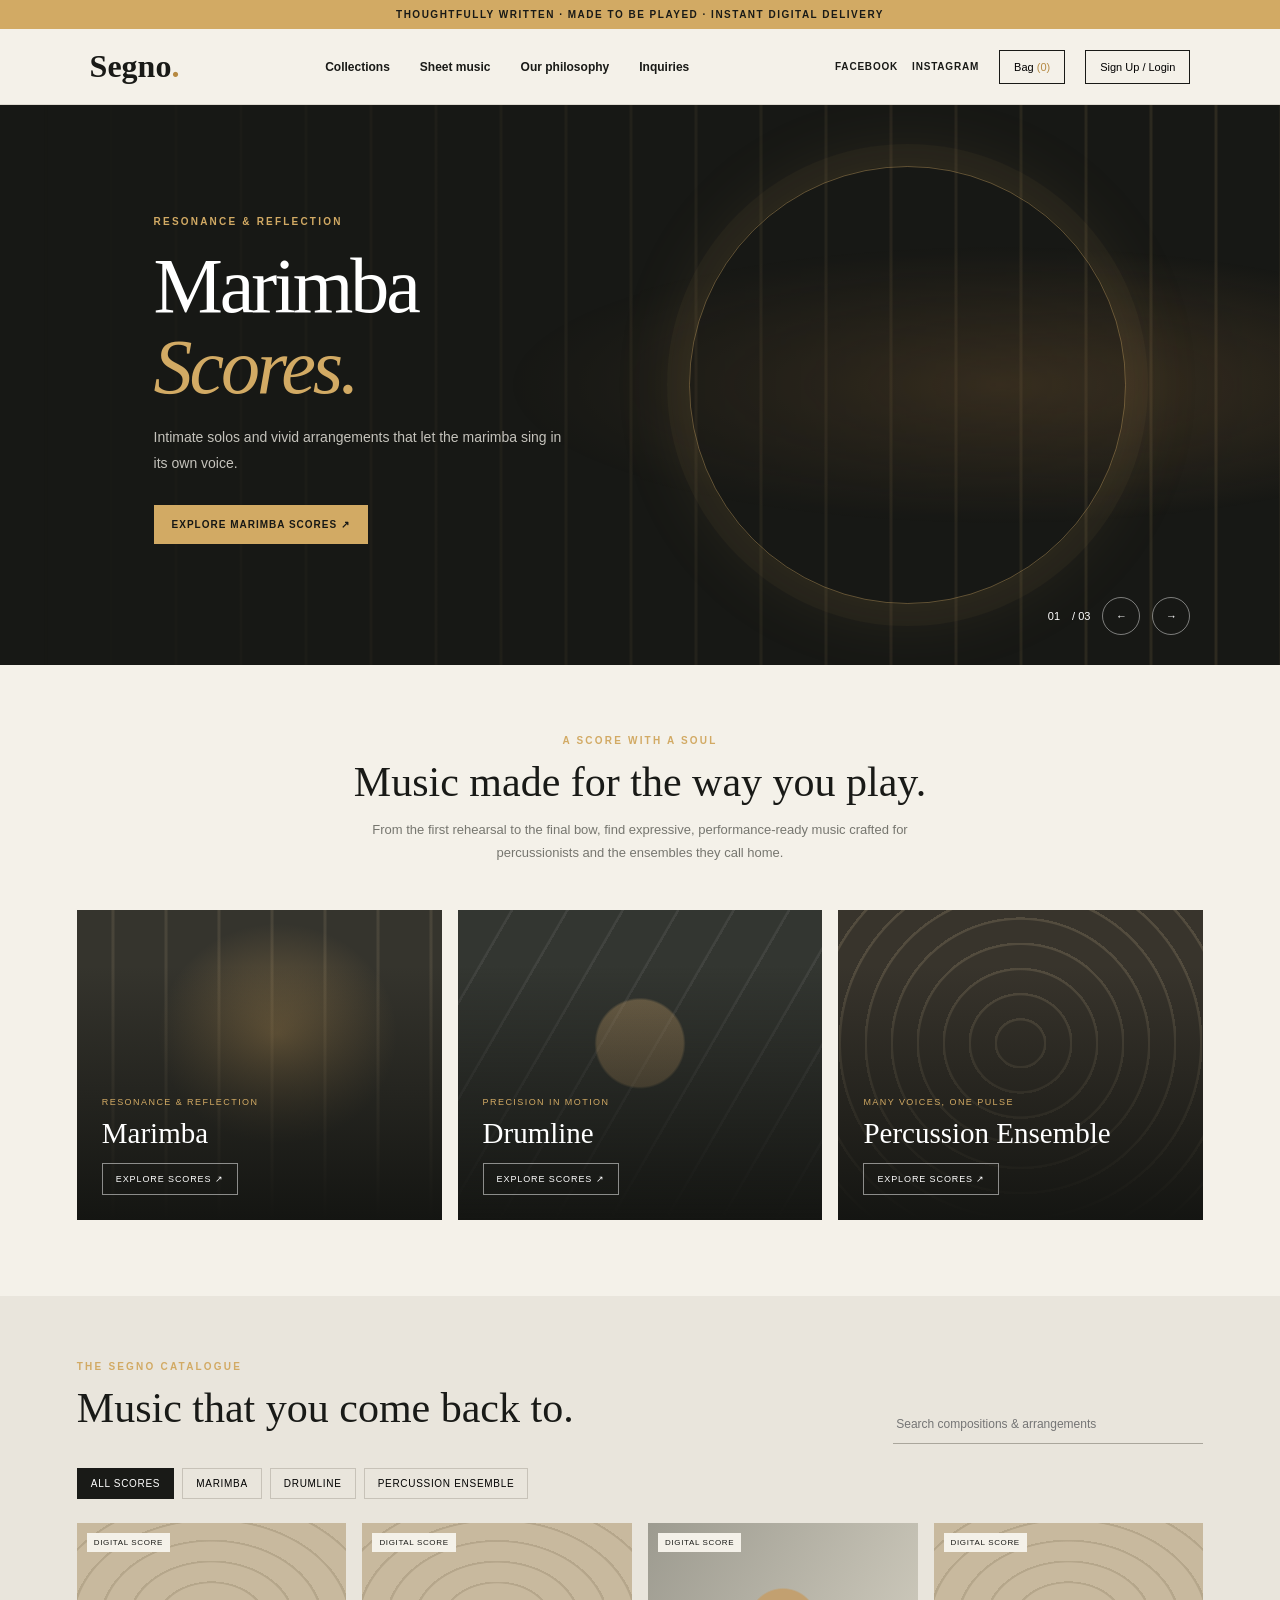
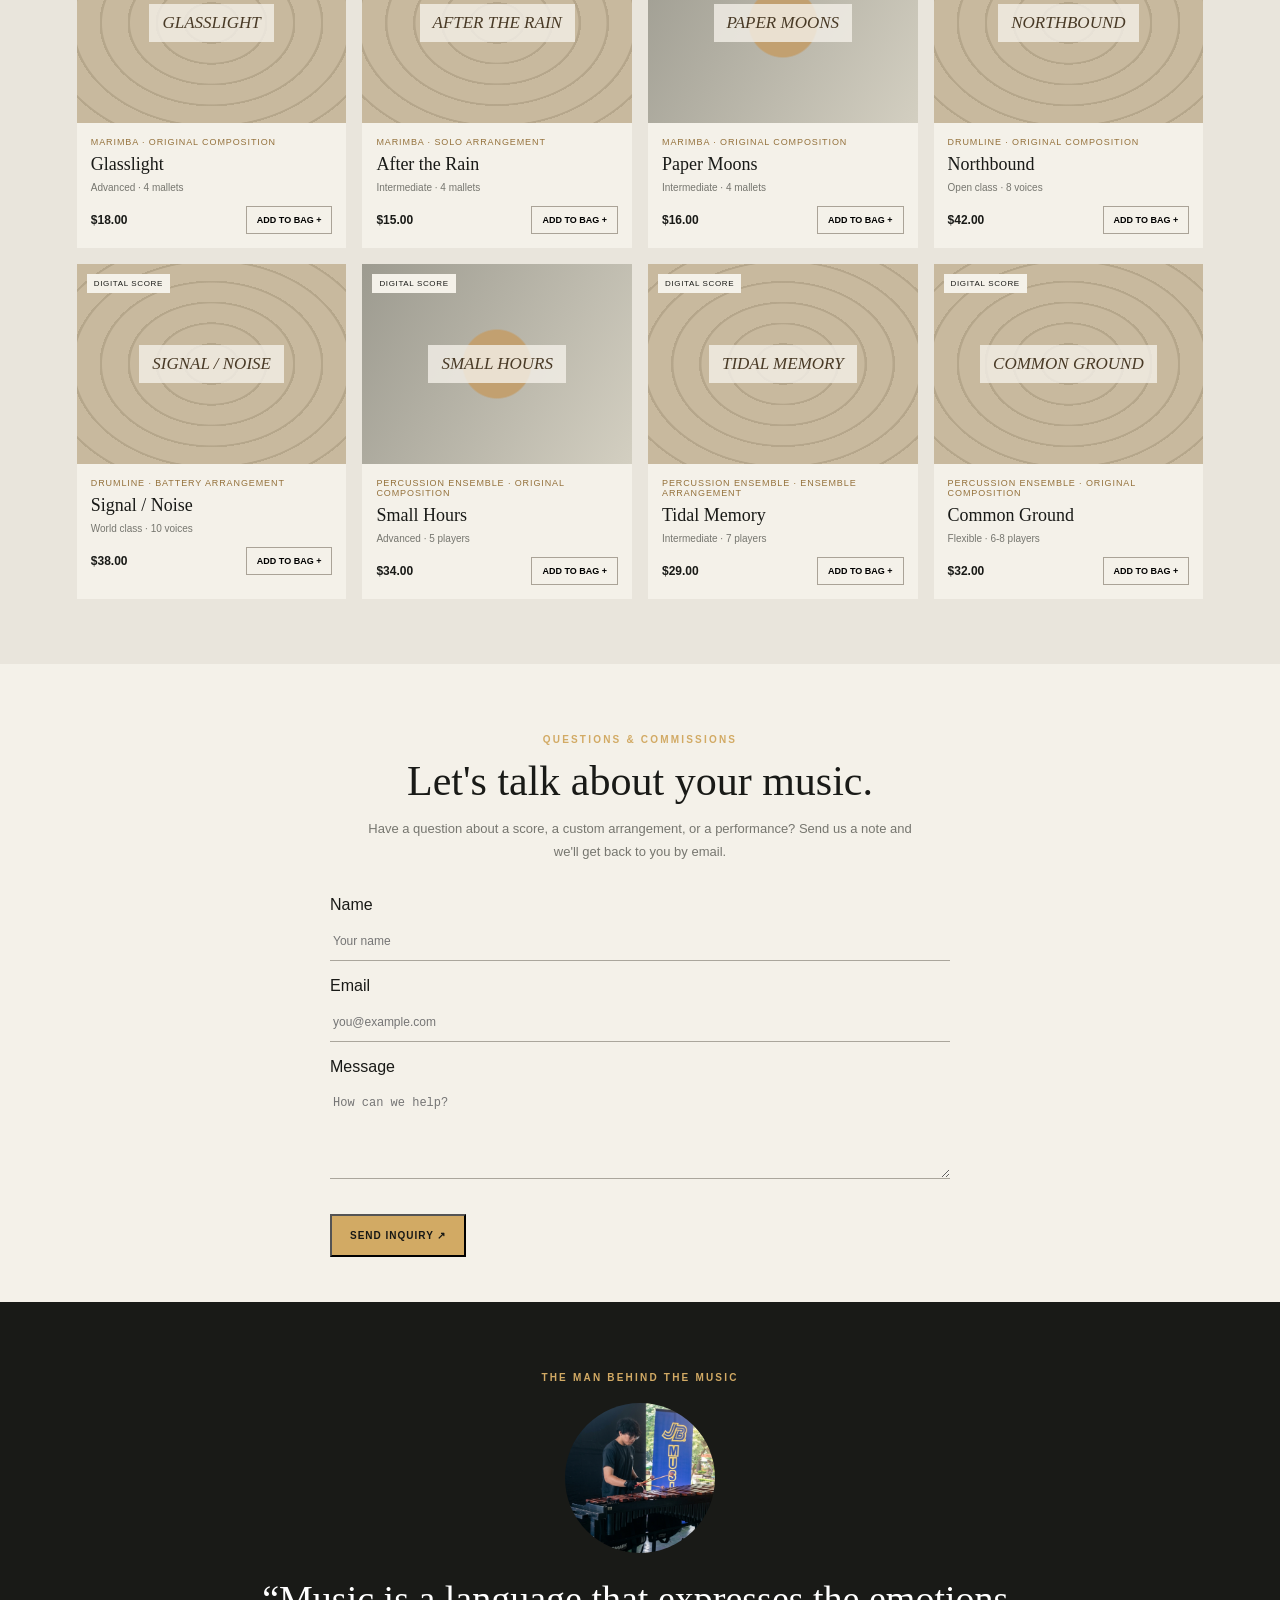
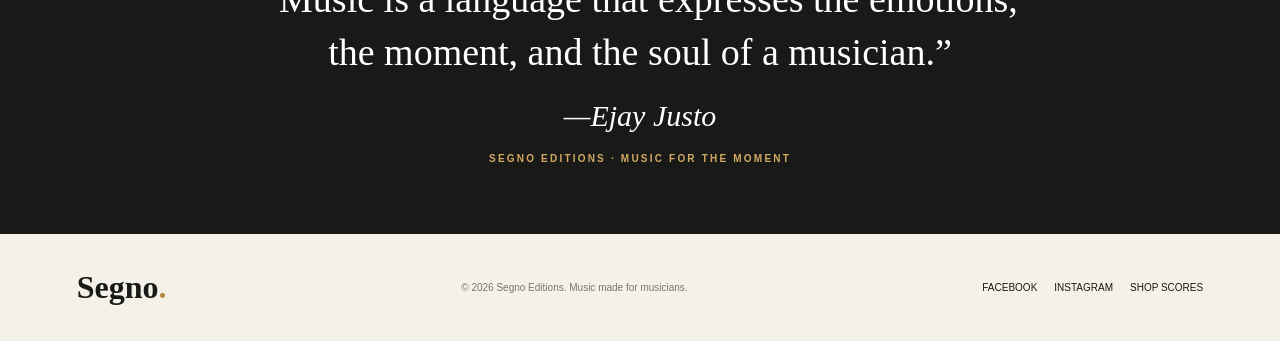
==== commit db542ff0: "Fix HTML entity encoding in index.html" ====
--- a/index.html
+++ b/index.html
@@ -162,7 +162,7 @@
       <section class="quote">
         <div class="eyebrow">The Man behind the music</div>
         <div class="quote-image">
-          <image src="Images/Gemini_Generated_Image_k4zdtqk4zdtqk4zd.jpg" alt="EjayJusto" />
+          <image src="Gemini_Generated_Image_k4zdtqk4zdtqk4zd.jpg" alt="EjayJusto" />
         </div>
         <blockquote>
           “Music is a language that expresses the emotions, the moment, and the soul of a musician.”
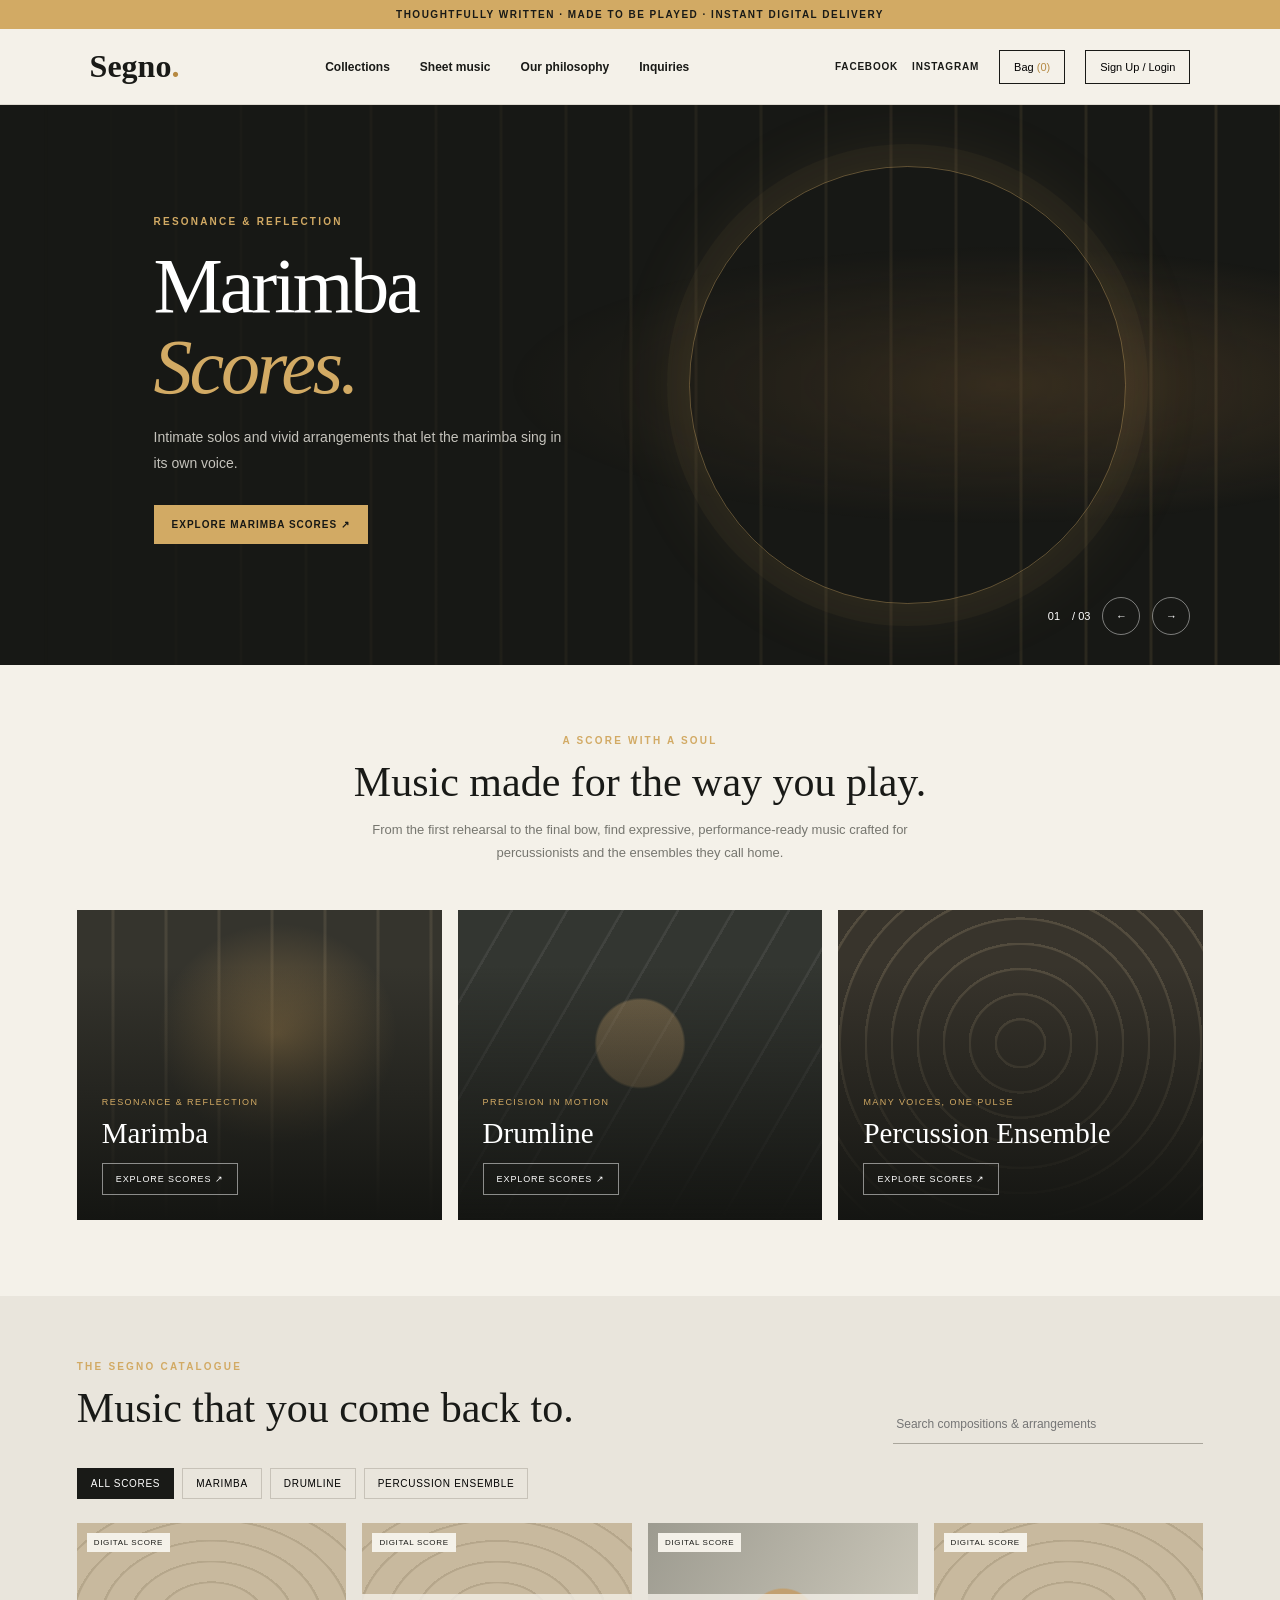
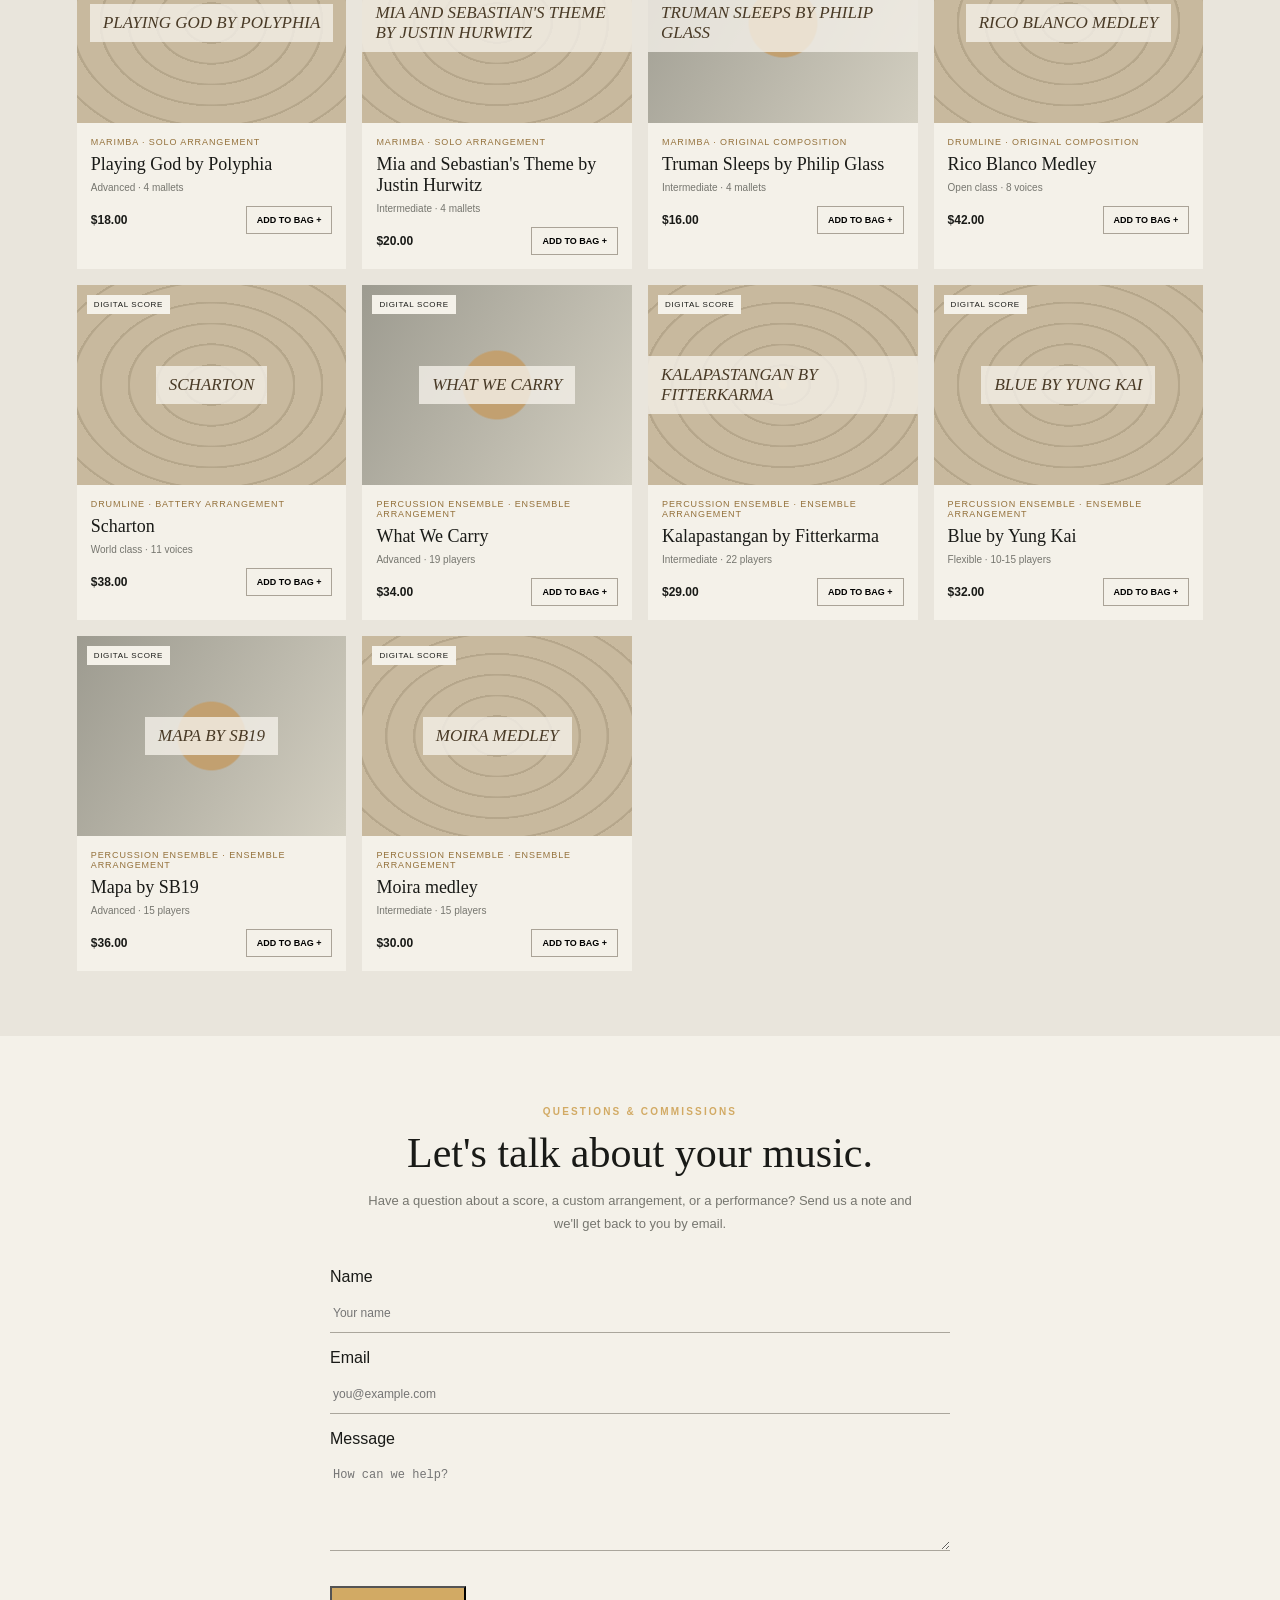
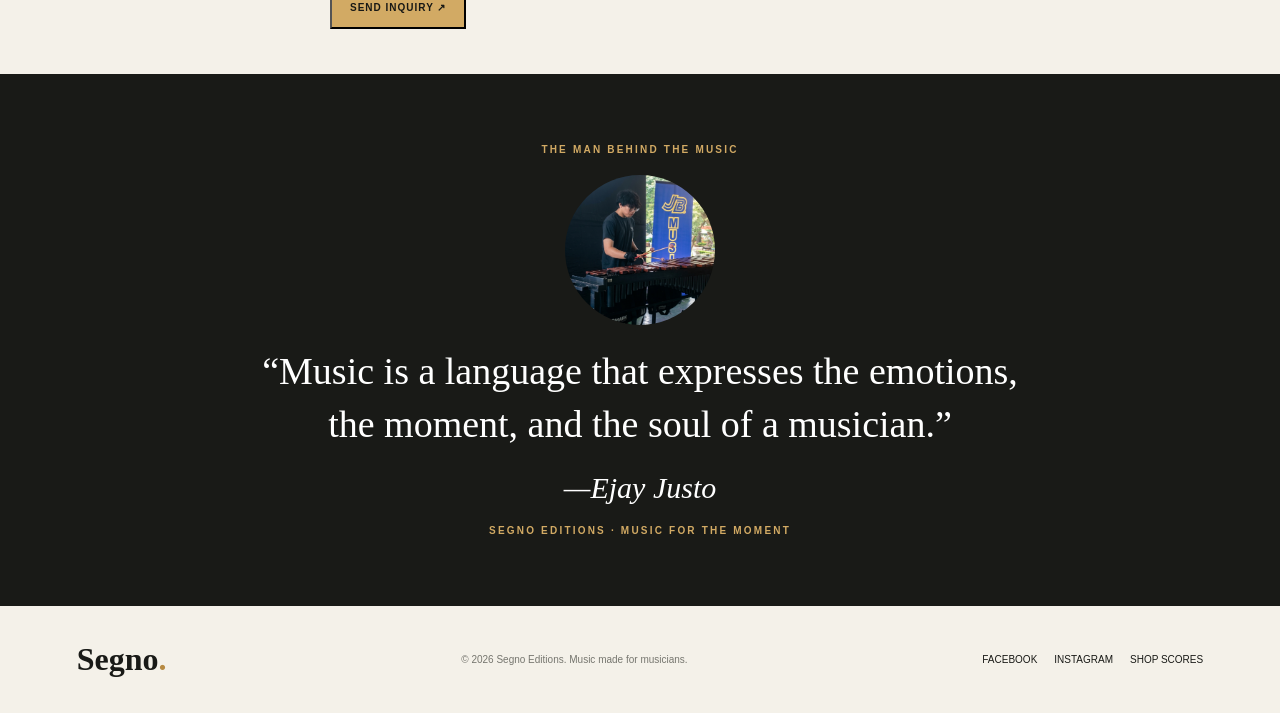
==== commit 7ee16fdc: "Rename 0039JustoMyWebPage.html to index.html" ====
--- a/index.html
+++ b/index.html
@@ -5,9 +5,9 @@
     <meta name="viewport" content="width=device-width, initial-scale=1" />
     <meta name="theme-color" content="#171815" />
     <title>Segno — Music for the moment</title>
-    <link rel="stylesheet" href="style.css" />
+    <link rel="stylesheet" href="0039JustoStyle.css" />
     <script src="LoginSignup.js" defer></script>
-    <script src="index.js" defer></script>
+    <script src="0039JustoStyle.js" defer></script>
     <script src="LoggedIn.js" defer></script>
     <script src="Signedup.js" defer></script>
   </head>
@@ -36,6 +36,17 @@
         <button class="SignUpLogin" id="SignUpLogin" onclick="window.location.href='LoginSignup.html'">
           Sign Up / Login
         </button>
+        <script>
+          const session = getSession();
+          const user = session && session.email ? readUsers()[session.email] : null;
+          if (user) {
+            getElementById("SignUpLogin").style.display = "none"
+            SignUpLogin.button = "Hi, " + user.username;
+          }
+          else {
+            getElementById("SignUpLogin").style.display = "block"
+          }
+        </script>
       </div>
     </header>
     <main>
@@ -197,3 +208,4 @@
     <div class="notice" id="notice" role="status"></div>
   </body>
 </html>
+<!-- Placeholder ang $ sign ng Pesos, will change it -->
--- a/0039JustoStyle.css
+++ b/0039JustoStyle.css
@@ -0,0 +1,672 @@
+@import url("https://fonts.googleapis.com/css2?family=DM+Sans:wght@400;500;600;700&family=Playfair+Display:wght@500;600;700&display=swap");
+:root {
+  --ink: #191a17;
+  --paper: #f4f1e9;
+  --gold: #d2aa64;
+  --muted: #76766f;
+  --serif: "Playfair Display", Georgia, serif;
+  --sans: "DM Sans", Arial, sans-serif;
+}
+* {
+  box-sizing: border-box;
+}
+html {
+  scroll-behavior: smooth;
+}
+body {
+  margin: 0;
+  background: var(--paper);
+  color: var(--ink);
+  font-family: var(--sans);
+}
+a {
+  color: inherit;
+  text-decoration: none;
+}
+button,
+input {
+  font: inherit;
+}
+.announcement {
+  text-align: center;
+  justify-content: center;
+  padding: 9px;
+  background: var(--gold);
+  font-size: 10px;
+  font-weight: 700;
+  letter-spacing: 0.15em;
+  text-transform: uppercase;
+}
+header {
+  height: 76px;
+  padding: 0 7%;
+  display: flex;
+  align-items: center;
+  justify-content: space-between;
+  border-bottom: 1px solid #ddd9d0;
+}
+.logo {
+  font: 600 32px var(--serif);
+}
+.logo b {
+  color: #b78a42;
+}
+.nav {
+  display: flex;
+  gap: 30px;
+  font-size: 12px;
+  font-weight: 600;
+}
+.nav a:hover,
+.social a:hover {
+  color: #a67e3d;
+}
+.right {
+  display: flex;
+  align-items: center;
+  gap: 20px;
+}
+.social {
+  display: flex;
+  gap: 14px;
+}
+.social a {
+  font-size: 10px;
+  font-weight: 700;
+  text-transform: uppercase;
+  letter-spacing: 0.08em;
+}
+.cart-open ,.SignUpLogin {
+  background: transparent;
+  border: 1px solid var(--ink);
+  padding: 10px 14px;
+  cursor: pointer;
+  font-size: 11px;
+}
+.count {
+  color: #b58a43;
+}
+.menu {
+  display: none;
+  background: none;
+  border: 0;
+  font-size: 22px;
+}
+.hero {
+  min-height: 560px;
+  background: #171815;
+  color: white;
+  position: relative;
+  display: flex;
+  align-items: center;
+  overflow: hidden;
+}
+.hero:before {
+  content: "";
+  position: absolute;
+  inset: 0;
+  background:
+    radial-gradient(ellipse at 78% 50%, #8e683b55, transparent 35%),
+    repeating-linear-gradient(
+      90deg,
+      transparent 0 44px,
+      #d1ae7120 45px 47px,
+      transparent 48px 65px
+    );
+  mask-image: linear-gradient(90deg, transparent, #000);
+}
+.hero:after {
+  content: "";
+  position: absolute;
+  right: 12%;
+  width: 34vw;
+  height: 34vw;
+  border: 1px solid #d2aa6466;
+  border-radius: 50%;
+  box-shadow:
+    0 0 0 22px #d2aa640a,
+    0 0 80px #d2aa6422;
+}
+.hero-content {
+  position: relative;
+  z-index: 1;
+  margin-left: 12%;
+  max-width: 570px;
+  padding: 70px 20px 80px 0;
+}
+.eyebrow {
+  color: var(--gold);
+  font-size: 10px;
+  font-weight: 700;
+  letter-spacing: 0.22em;
+  text-transform: uppercase;
+}
+.quote-image img {
+  display: block;
+  width: 150px;
+  height: 150px;
+  margin: 20px auto;
+  border-radius: 50%;
+  object-fit: cover;
+}
+.hero h1 {
+  font: 500 clamp(48px, 7vw, 78px)/1.04 var(--serif);
+  letter-spacing: -0.04em;
+  margin: 18px 0;
+}
+.hero h1 em {
+  color: var(--gold);
+  font-weight: 500;
+}
+.hero p {
+  max-width: 420px;
+  color: #c5c3bc;
+  font-size: 14px;
+  line-height: 1.8;
+}
+.gold-button {
+  display: inline-block;
+  background: var(--gold);
+  padding: 14px 18px;
+  margin-top: 15px;
+  color: #171815;
+  font-size: 10px;
+  font-weight: 700;
+  letter-spacing: 0.1em;
+  text-transform: uppercase;
+}
+.gold-button:hover {
+  background: #e3c07f;
+}
+.controls {
+  position: absolute;
+  z-index: 2;
+  right: 7%;
+  bottom: 30px;
+  display: flex;
+  align-items: center;
+  gap: 12px;
+  font-size: 11px;
+}
+.controls button {
+  width: 38px;
+  height: 38px;
+  border: 1px solid #ffffff70;
+  border-radius: 50%;
+  background: none;
+  color: white;
+  cursor: pointer;
+}
+.controls button:hover {
+  background: var(--gold);
+  color: var(--ink);
+}
+.intro {
+  text-align: center;
+  padding: 70px 8% 45px;
+}
+.intro h2,
+.shop h2 {
+  font: 500 clamp(30px, 4vw, 42px) var(--serif);
+  margin: 12px 0;
+}
+.intro p {
+  max-width: 550px;
+  margin: auto;
+  color: var(--muted);
+  font-size: 13px;
+  line-height: 1.8;
+}
+.collections {
+  padding: 0 6% 76px;
+  display: grid;
+  grid-template-columns: repeat(3, 1fr);
+  gap: 16px;
+}
+.collection {
+  height: 310px;
+  padding: 25px;
+  display: flex;
+  align-items: flex-end;
+  color: white;
+  position: relative;
+  overflow: hidden;
+  background: #35342d;
+}
+.collection:before {
+  content: "";
+  position: absolute;
+  inset: 0;
+  background:
+    linear-gradient(0deg, #141512 0%, transparent 82%),
+    radial-gradient(ellipse at 55% 40%, #d1a45d66, transparent 42%),
+    repeating-linear-gradient(
+      90deg,
+      transparent 0 34px,
+      #e6ca9c1c 35px 37px,
+      transparent 38px 53px
+    );
+  transition: transform 0.5s;
+}
+.collection:hover:before {
+  transform: scale(1.04);
+}
+.collection:nth-child(2):before {
+  background:
+    linear-gradient(0deg, #141512, transparent 82%),
+    radial-gradient(circle at 50% 43%, #c9a46d66 0 17%, transparent 18%),
+    repeating-linear-gradient(120deg, transparent 0 45px, #fff1 46px 48px),
+    #333631;
+}
+.collection:nth-child(3):before {
+  background:
+    linear-gradient(0deg, #141512, transparent 82%),
+    repeating-radial-gradient(
+      ellipse at 50% 43%,
+      transparent 0 23px,
+      #dfc89c29 24px 26px
+    ),
+    #38342c;
+}
+.collection-content {
+  position: relative;
+}
+.collection small {
+  font-size: 9px;
+  letter-spacing: 0.16em;
+  text-transform: uppercase;
+  color: var(--gold);
+}
+.collection h3 {
+  font: 500 29px var(--serif);
+  margin: 8px 0 13px;
+}
+.collection a {
+  display: inline-block;
+  border: 1px solid #ffffff80;
+  padding: 10px 13px;
+  font-size: 9px;
+  letter-spacing: 0.1em;
+  text-transform: uppercase;
+}
+.collection a:hover {
+  background: var(--gold);
+  color: var(--ink);
+  border-color: var(--gold);
+}
+.shop {
+  padding: 65px 6%;
+  background: #e9e5dc;
+  scroll-margin-top: 20px;
+}
+.shop-head {
+  display: flex;
+  justify-content: space-between;
+  align-items: end;
+  gap: 25px;
+  margin-bottom: 24px;
+}
+.search {
+  width: min(310px, 100%);
+  padding: 12px 3px;
+  border: 0;
+  border-bottom: 1px solid #aaa69c;
+  background: none;
+  outline: none;
+  font-size: 12px;
+}
+.filters {
+  display: flex;
+  gap: 8px;
+  flex-wrap: wrap;
+  margin-bottom: 24px;
+}
+.filter {
+  padding: 9px 13px;
+  background: none;
+  border: 1px solid #c7c2b8;
+  font-size: 10px;
+  text-transform: uppercase;
+  letter-spacing: 0.07em;
+  cursor: pointer;
+}
+.filter.active,
+.filter:hover {
+  background: var(--ink);
+  color: white;
+  border-color: var(--ink);
+}
+.products {
+  display: grid;
+  grid-template-columns: repeat(4, 1fr);
+  gap: 16px;
+}
+.card {
+  background: var(--paper);
+}
+.art {
+  height: 200px;
+  background:
+    radial-gradient(circle, #dbc59e 0 2%, transparent 3%),
+    repeating-radial-gradient(
+      ellipse at 50% 50%,
+      transparent 0 25px,
+      #59492e2b 26px 28px
+    ),
+    #c8b99e;
+  display: grid;
+  place-items: center;
+  position: relative;
+}
+.card:nth-child(3n) .art {
+  background:
+    radial-gradient(circle at 50%, #c2a070 0 20%, transparent 21%),
+    linear-gradient(120deg, #9d9b90, #d3cfc1);
+}
+.art span {
+  background: #f4f1e9cc;
+  padding: 9px 13px;
+  font: italic 17px var(--serif);
+  color: #493a26;
+}
+.art label {
+  position: absolute;
+  left: 10px;
+  top: 10px;
+  background: var(--paper);
+  padding: 5px 7px;
+  font-size: 8px;
+  text-transform: uppercase;
+  letter-spacing: 0.08em;
+}
+.info {
+  padding: 14px;
+}
+.type {
+  font-size: 9px;
+  color: #94713b;
+  text-transform: uppercase;
+  letter-spacing: 0.1em;
+}
+.info h3 {
+  font: 500 18px var(--serif);
+  margin: 7px 0;
+}
+.details {
+  color: var(--muted);
+  font-size: 10px;
+}
+.purchase {
+  display: flex;
+  justify-content: space-between;
+  align-items: center;
+  margin-top: 13px;
+  font-size: 12px;
+  font-weight: 700;
+}
+.add {
+  padding: 8px 10px;
+  background: none;
+  border: 1px solid #aaa397;
+  font-size: 9px;
+  text-transform: uppercase;
+  cursor: pointer;
+}
+.add:hover {
+  background: var(--ink);
+  color: white;
+}
+.empty {
+  grid-column: 1/-1;
+  text-align: center;
+  padding: 35px;
+  color: var(--muted);
+}
+.quote {
+  background: #191a17;
+  color: white;
+  text-align: center;
+  padding: 70px 8%;
+}
+.quote blockquote {
+  max-width: 760px;
+  margin: 18px auto;
+  font: 500 clamp(25px, 4vw, 38px)/1.4 var(--serif);
+}
+.quote h2 {
+  font: 500 clamp(20px, 3vw, 30px) var(--serif);
+  margin: 20px 0;
+}
+footer {
+  padding: 35px 6%;
+  display: flex;
+  justify-content: space-between;
+  align-items: center;
+  gap: 18px;
+}
+footer p {
+  font-size: 10px;
+  color: var(--muted);
+}
+.footer-links {
+  display: flex;
+  gap: 17px;
+  font-size: 10px;
+  text-transform: uppercase;
+  transition: transform ease 1s;
+}
+.footer-links a:hover {
+  color: var(--gold);
+  transform: scale(1.2);
+}
+.overlay {
+  position: fixed;
+  inset: 0;
+  background: #0007;
+  z-index: 5;
+  opacity: 0;
+  visibility: hidden;
+  transition: 0.25s;
+}
+.overlay.open {
+  opacity: 1;
+  visibility: visible;
+}
+.drawer {
+  position: fixed;
+  z-index: 6;
+  right: 0;
+  top: 0;
+  width: min(410px, 100%);
+  height: 100vh;
+  background: var(--paper);
+  padding: 25px;
+  transform: translateX(100%);
+  transition: 0.3s;
+  display: flex;
+  flex-direction: column;
+}
+.drawer.open {
+  transform: translateX(0);
+}
+.drawer-head {
+  display: flex;
+  justify-content: space-between;
+  border-bottom: 1px solid #ddd9d0;
+  padding-bottom: 16px;
+}
+.drawer-head h2 {
+  font: 500 25px var(--serif);
+  margin: 0;
+}
+.close {
+  border: 0;
+  background: none;
+  font-size: 25px;
+  cursor: pointer;
+}
+.items {
+  overflow: auto;
+  flex: 1;
+}
+.item {
+  display: flex;
+  justify-content: space-between;
+  padding: 17px 0;
+  border-bottom: 1px solid #ddd9d0;
+  font-size: 12px;
+}
+.item small {
+  display: block;
+  color: var(--muted);
+  margin-top: 5px;
+}
+.remove {
+  border: 0;
+  background: none;
+  color: #94713b;
+  cursor: pointer;
+  font-size: 10px;
+}
+.total {
+  border-top: 1px solid #ddd9d0;
+  padding: 16px 0;
+  display: flex;
+  justify-content: space-between;
+  font-weight: 700;
+  font-size: 13px;
+}
+.checkout {
+  width: 100%;
+  padding: 14px;
+  background: var(--ink);
+  color: white;
+  border: 0;
+  text-transform: uppercase;
+  letter-spacing: 0.1em;
+  font-size: 10px;
+  cursor: pointer;
+}
+.notice {
+  position: fixed;
+  z-index: 8;
+  bottom: 20px;
+  left: 50%;
+  transform: translate(-50%, 20px);
+  opacity: 0;
+  background: var(--ink);
+  color: white;
+  padding: 12px 18px;
+  font-size: 11px;
+  transition: 0.2s;
+  pointer-events: none;
+}
+.notice.show {
+  opacity: 1;
+  transform: translate(-50%, 0);
+}
+@media (max-width: 850px) {
+  .products {
+    grid-template-columns: repeat(2, 1fr);
+  }
+  .nav {
+    gap: 16px;
+  }
+  .social {
+    display: none;
+  }
+  .hero-content {
+    margin-left: 8%;
+  }
+}
+@media (max-width: 620px) {
+  header {
+    height: 66px;
+    padding: 0 5%;
+  }
+  .menu {
+    display: block;
+  }
+  .nav {
+    display: none;
+    position: absolute;
+    z-index: 4;
+    top: 98px;
+    left: 0;
+    right: 0;
+    padding: 20px 7%;
+    background: var(--paper);
+    flex-direction: column;
+  }
+  .nav.open {
+    display: flex;
+  }
+  .logo {
+    font-size: 27px;
+  }
+  .right {
+    gap: 8px;
+  }
+  .cart-open {
+    padding: 9px;
+  }
+  .hero {
+    min-height: 510px;
+  }
+  .hero-content {
+    margin-left: 7%;
+    padding-right: 5%;
+  }
+  .hero h1 {
+    font-size: 54px;
+  }
+  .hero:after {
+    right: -20%;
+    width: 75vw;
+    height: 75vw;
+    opacity: 0.55;
+  }
+  .intro {
+    padding: 55px 7% 35px;
+  }
+  .collections {
+    grid-template-columns: 1fr;
+    padding: 0 6% 55px;
+  }
+  .collection {
+    height: 245px;
+  }
+  .shop {
+    padding: 50px 6%;
+  }
+  .shop-head {
+    align-items: flex-start;
+    flex-direction: column;
+  }
+  .search {
+    width: 100%;
+  }
+  .products {
+    gap: 10px;
+  }
+  .art {
+    height: 155px;
+  }
+  .info {
+    padding: 11px;
+  }
+  .info h3 {
+    font-size: 16px;
+  }
+  .add {
+    font-size: 8px;
+    padding: 7px;
+  }
+  footer {
+    flex-wrap: wrap;
+  }
+  footer p {
+    order: 3;
+    width: 100%;
+  }
+}
